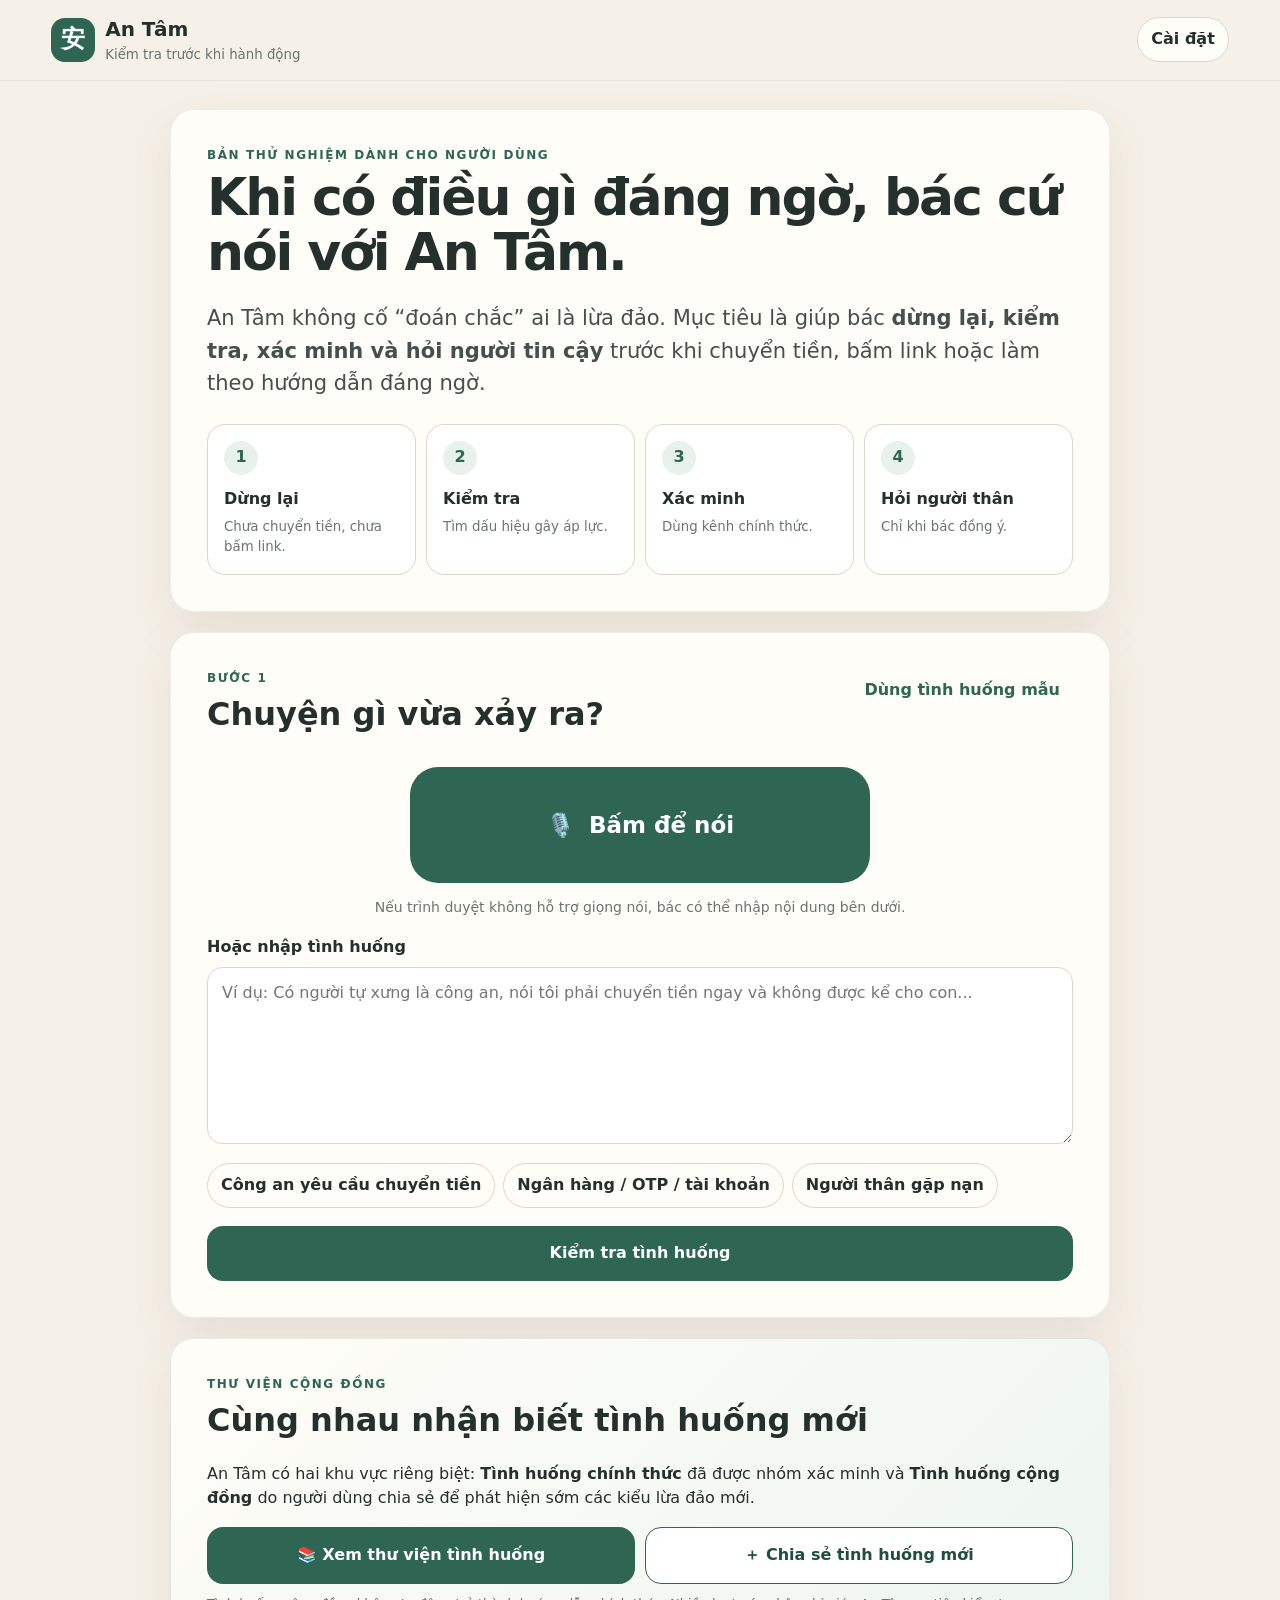
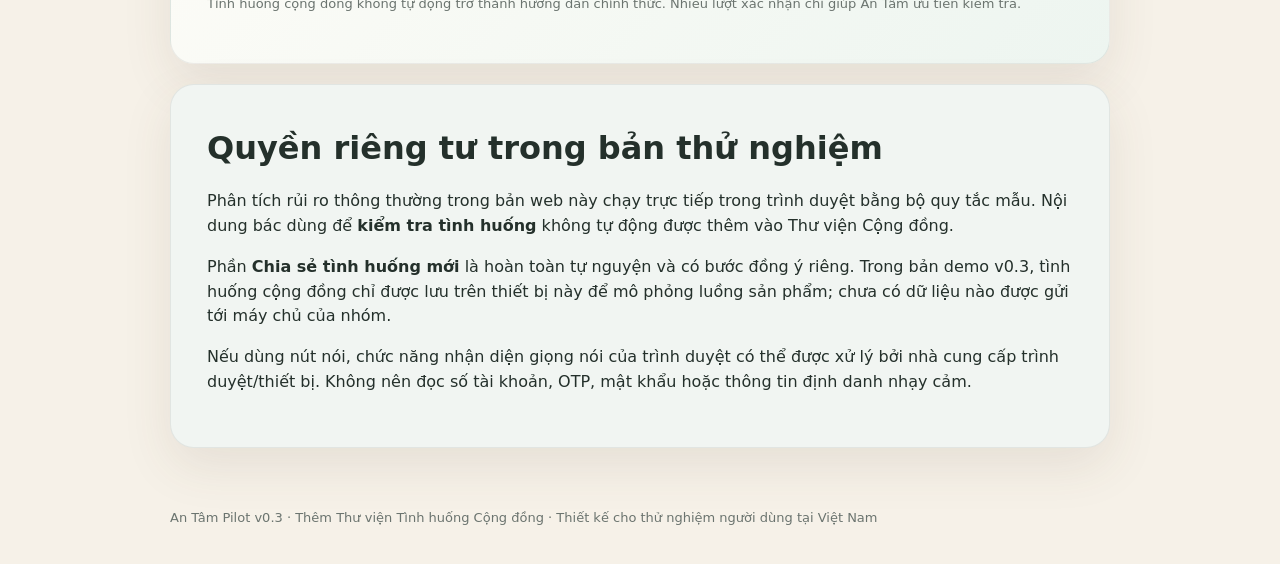
==== index.html @ 5b80993d "Initial static site" ====
<!doctype html>
<html lang="vi">
<head>
  <meta charset="utf-8">
  <meta name="viewport" content="width=device-width,initial-scale=1">
  <meta name="theme-color" content="#f6f1e8">
  <title>An Tâm | Kiểm tra trước khi hành động</title>
  
  <style>
:root{--bg:#f6f1e8;--paper:#fffdf8;--ink:#24302b;--muted:#6b746f;--line:#ded6c8;--green:#2e6653;--green2:#214d3e;--soft:#e8f1ec;--warn:#fff0d8;--danger:#fde7e7;--ok:#e7f3ec}
*{box-sizing:border-box}body{margin:0;background:var(--bg);color:var(--ink);font-family:Inter,system-ui,-apple-system,"Segoe UI",sans-serif;line-height:1.55}button,input,textarea,select{font:inherit}.topbar{position:sticky;top:0;z-index:10;display:flex;justify-content:space-between;align-items:center;padding:14px max(18px,4vw);background:rgba(246,241,232,.94);backdrop-filter:blur(12px);border-bottom:1px solid #0001}.brandwrap{display:flex;align-items:center;gap:10px}.mark{width:44px;height:44px;border-radius:14px;display:grid;place-items:center;background:var(--green);color:white;font-size:24px;font-weight:900}.brand{display:block;font-size:20px}.brandwrap small{display:block;color:var(--muted)}.shell{width:min(940px,calc(100% - 28px));margin:28px auto 60px;display:grid;gap:20px}.card{background:var(--paper);border:1px solid #0001;border-radius:24px;padding:clamp(20px,4vw,36px);box-shadow:0 18px 50px #5b49351a}.hero h1{font-size:clamp(32px,6vw,52px);line-height:1.07;margin:.35rem 0 1rem;letter-spacing:-.04em}.hero p{font-size:clamp(17px,2.2vw,21px);color:#44504b}.eyebrow{font-size:12px;font-weight:900;letter-spacing:.13em;color:var(--green)}.steps{display:grid;grid-template-columns:repeat(4,1fr);gap:10px;margin-top:24px}.steps>div{border:1px solid var(--line);border-radius:18px;padding:16px;background:#fff}.steps span{display:grid;place-items:center;width:34px;height:34px;border-radius:50%;background:var(--soft);color:var(--green);font-weight:900;margin-bottom:12px}.steps b,.steps small{display:block}.steps small{color:var(--muted);margin-top:5px}.sectionhead{display:flex;justify-content:space-between;align-items:flex-start;gap:12px}h2{font-size:clamp(24px,3vw,32px);margin:.15rem 0 1rem}h3{margin-top:0}.mic{width:min(100%,460px);margin:12px auto 5px;min-height:116px;display:flex;justify-content:center;align-items:center;gap:14px;border:0;border-radius:28px;background:var(--green);color:white;font-size:23px}.mic.listening{background:#9b2f2f;animation:pulse 1.2s infinite}@keyframes pulse{50%{transform:scale(1.02)}}.hint{color:var(--muted);font-size:14px}.center{text-align:center}label{display:block;font-weight:750;margin:16px 0 7px}textarea,input,select{width:100%;border:1px solid var(--line);border-radius:15px;padding:13px 14px;background:white;color:var(--ink)}textarea:focus,input:focus,select:focus{outline:3px solid #2e66531a;border-color:var(--green)}.chips{display:flex;flex-wrap:wrap;gap:8px;margin:12px 0 18px}.chip,.ghost,.linkbtn{border:1px solid var(--line);border-radius:999px;background:#fffdf8;color:var(--ink);padding:9px 13px;font-weight:750}.linkbtn{border:0;color:var(--green);background:transparent}.primary{width:100%;border:0;border-radius:16px;background:var(--green);color:white;padding:15px 18px;font-weight:900}.primary:hover,.mic:hover{background:var(--green2)}.hidden{display:none!important}.risk{display:flex;justify-content:space-between;align-items:center;gap:12px;border-radius:18px;padding:18px 20px;background:var(--warn);border:1px solid #e8d0a9}.risk.high{background:var(--danger);border-color:#ebb9b9}.risk.low{background:var(--ok);border-color:#b9ddc8}.risk small{display:block;font-size:11px;color:var(--muted);font-weight:900;letter-spacing:.12em}.risk strong{display:block;font-size:27px}.risk>b{font-size:28px}.resultgrid{display:grid;grid-template-columns:1fr 1fr;gap:18px;margin-top:18px}.resultgrid>div{border:1px solid var(--line);border-radius:18px;padding:18px;background:#fff}.mainaction{font-size:18px;font-weight:750;border-left:4px solid var(--green);padding-left:14px}.actions{display:grid;grid-template-columns:1fr 1fr 1fr;gap:10px;margin-top:18px}.action{display:flex;align-items:center;justify-content:center;text-align:center;min-height:64px;border:1px solid var(--line);border-radius:16px;background:#fff;color:var(--ink);text-decoration:none;font-weight:850;padding:12px}.action:hover{background:var(--soft);border-color:var(--green)}.note{margin-top:18px;background:#f2eee6;border-radius:15px;padding:15px 17px}.feedback{display:grid;grid-template-columns:1fr 1fr;gap:12px}.pilotactions{display:grid;grid-template-columns:1fr auto;gap:10px;margin-top:14px}.privacy{background:#f1f5f2}dialog{width:min(600px,calc(100% - 24px));border:0;border-radius:22px;padding:0;box-shadow:0 30px 80px #0004}dialog::backdrop{background:#1b231f73;backdrop-filter:blur(3px)}.dialog{padding:28px}.toggle{display:flex;gap:10px;align-items:center;margin:18px 0}.toggle input{width:auto}footer{width:min(940px,calc(100% - 28px));margin:0 auto 36px;color:var(--muted);font-size:13px}.community-entry{background:linear-gradient(135deg,#fffdf8,#edf5f0)}.community-buttons{display:grid;grid-template-columns:1fr 1fr;gap:10px}.secondarybtn{width:100%;border:1px solid var(--green);border-radius:16px;background:white;color:var(--green2);padding:15px 18px;font-weight:900}.tabs{display:flex;gap:8px;flex-wrap:wrap;margin:14px 0 18px}.tabbtn{border:1px solid var(--line);border-radius:999px;background:white;padding:10px 14px;font-weight:850;color:var(--ink)}.tabbtn.active{background:var(--green);color:white;border-color:var(--green)}.case-grid{display:grid;grid-template-columns:1fr 1fr;gap:14px}.case-card{border:1px solid var(--line);border-radius:18px;padding:18px;background:white}.case-card h3{margin:10px 0 8px}.badge{display:inline-flex;align-items:center;gap:6px;border-radius:999px;padding:6px 10px;font-size:11px;font-weight:900;letter-spacing:.03em}.badge.official{background:var(--ok);color:#1f6545}.badge.community{background:var(--warn);color:#7b5312}.badge.trending{background:#fff0e8;color:#9b431c}.badge.review{background:#edf0ff;color:#4052a1}.case-meta{font-size:13px;color:var(--muted);margin:8px 0 12px}.case-actions{display:grid;gap:8px;margin-top:12px}.case-actions button{width:100%;border:1px solid var(--line);border-radius:13px;background:#fff;padding:11px 12px;font-weight:800;color:var(--ink)}.case-actions button.primary-mini{background:var(--soft);border-color:#c9ded2;color:var(--green2)}.community-warning{background:var(--warn);border:1px solid #ead1a8;border-radius:15px;padding:13px 15px;font-size:14px}.formgrid{display:grid;grid-template-columns:1fr 1fr;gap:12px}.draft{margin-top:16px;border:1px solid #c9ded2;background:#f6fbf8;border-radius:18px;padding:18px}.checkbox-line{display:flex;align-items:flex-start;gap:10px;font-weight:650}.checkbox-line input{width:auto;margin-top:5px}.statusline{padding:12px 14px;border-radius:14px;background:var(--soft);font-weight:750;margin-top:12px}.tinybtn{border:0;background:transparent;color:var(--green);font-weight:800;padding:6px 0;text-decoration:underline}.library-note{font-size:13px;color:var(--muted);margin-top:10px}
@media(max-width:760px){.steps{grid-template-columns:1fr 1fr}.resultgrid,.feedback,.actions,.pilotactions,.community-buttons,.case-grid,.formgrid{grid-template-columns:1fr}.brandwrap small{display:none}}
@media(max-width:470px){.steps{grid-template-columns:1fr}.card{padding:20px;border-radius:20px}.hero h1{font-size:34px}}
</style>
</head>
<body>
<header class="topbar">
  <div class="brandwrap"><div class="mark">安</div><div><b class="brand">An Tâm</b><small>Kiểm tra trước khi hành động</small></div></div>
  <button id="openSettings" class="ghost">Cài đặt</button>
</header>

<main class="shell">
  <section class="card hero">
    <div class="eyebrow">BẢN THỬ NGHIỆM DÀNH CHO NGƯỜI DÙNG</div>
    <h1>Khi có điều gì đáng ngờ, bác cứ nói với An Tâm.</h1>
    <p>An Tâm không cố “đoán chắc” ai là lừa đảo. Mục tiêu là giúp bác <b>dừng lại, kiểm tra, xác minh và hỏi người tin cậy</b> trước khi chuyển tiền, bấm link hoặc làm theo hướng dẫn đáng ngờ.</p>
    <div class="steps">
      <div><span>1</span><b>Dừng lại</b><small>Chưa chuyển tiền, chưa bấm link.</small></div>
      <div><span>2</span><b>Kiểm tra</b><small>Tìm dấu hiệu gây áp lực.</small></div>
      <div><span>3</span><b>Xác minh</b><small>Dùng kênh chính thức.</small></div>
      <div><span>4</span><b>Hỏi người thân</b><small>Chỉ khi bác đồng ý.</small></div>
    </div>
  </section>

  <section class="card" id="inputCard">
    <div class="sectionhead"><div><div class="eyebrow">BƯỚC 1</div><h2>Chuyện gì vừa xảy ra?</h2></div><button id="fillDemo" class="linkbtn">Dùng tình huống mẫu</button></div>
    <button id="micButton" class="mic"><span>🎙️</span><b id="micText">Bấm để nói</b></button>
    <p id="speechStatus" class="hint center">Nếu trình duyệt không hỗ trợ giọng nói, bác có thể nhập nội dung bên dưới.</p>
    <label for="story">Hoặc nhập tình huống</label>
    <textarea id="story" rows="6" placeholder="Ví dụ: Có người tự xưng là công an, nói tôi phải chuyển tiền ngay và không được kể cho con..."></textarea>
    <div class="chips">
      <button class="chip" data-demo="police">Công an yêu cầu chuyển tiền</button>
      <button class="chip" data-demo="bank">Ngân hàng / OTP / tài khoản</button>
      <button class="chip" data-demo="family">Người thân gặp nạn</button>
    </div>
    <button id="analyzeButton" class="primary">Kiểm tra tình huống</button>
  </section>

  <section class="card community-entry" id="libraryEntry">
    <div class="eyebrow">THƯ VIỆN CỘNG ĐỒNG</div>
    <h2>Cùng nhau nhận biết tình huống mới</h2>
    <p>An Tâm có hai khu vực riêng biệt: <b>Tình huống chính thức</b> đã được nhóm xác minh và <b>Tình huống cộng đồng</b> do người dùng chia sẻ để phát hiện sớm các kiểu lừa đảo mới.</p>
    <div class="community-buttons">
      <button id="openLibrary" class="primary">📚 Xem thư viện tình huống</button>
      <button id="openSubmit" class="secondarybtn">＋ Chia sẻ tình huống mới</button>
    </div>
    <p class="library-note">Tình huống cộng đồng không tự động trở thành hướng dẫn chính thức. Nhiều lượt xác nhận chỉ giúp An Tâm ưu tiên kiểm tra.</p>
  </section>

  <section class="card hidden" id="libraryCard">
    <div class="sectionhead"><div><div class="eyebrow">THƯ VIỆN TÌNH HUỐNG</div><h2>Chính thức & cộng đồng</h2></div><button id="closeLibrary" class="ghost">Đóng</button></div>
    <div class="tabs">
      <button class="tabbtn active" data-tab="officialCases">✓ Chính thức</button>
      <button class="tabbtn" data-tab="communityCases">👥 Cộng đồng</button>
    </div>
    <div id="officialCases" class="case-grid"></div>
    <div id="communityCases" class="case-grid hidden"></div>
    <div class="community-warning"><b>Phân biệt rõ:</b> Nội dung ở tab Cộng đồng có thể hữu ích để nhận biết xu hướng mới nhưng chưa phải hướng dẫn chính thức từ An Tâm cho đến khi được rà soát và gắn trạng thái xác minh.</div>
  </section>

  <section class="card hidden" id="submitCard">
    <div class="sectionhead"><div><div class="eyebrow">CHIA SẺ TÌNH HUỐNG MỚI</div><h2>Bác vừa gặp chuyện gì?</h2></div><button id="closeSubmit" class="ghost">Đóng</button></div>
    <p class="hint">Bác có thể kể lại tình huống. An Tâm sẽ giúp biến mô tả thành một mẫu dễ hiểu; bác không cần tự viết theo cấu trúc.</p>
    <button id="submitMic" class="mic" type="button"><span>🎙️</span><b id="submitMicText">Bấm để kể lại</b></button>
    <label for="newCaseStory">Hoặc mô tả bằng chữ</label>
    <textarea id="newCaseStory" rows="4" placeholder="Ví dụ: Có người gọi tự xưng là điện lực và gửi mã QR, nói phải đóng tiền ngay nếu không sẽ bị cắt điện..."></textarea>
    <div class="formgrid">
      <label>1. Ai đã liên hệ với bác?
        <input id="newCaseContact" placeholder="Ví dụ: điện lực, ngân hàng, người lạ...">
      </label>
      <label>2. Họ yêu cầu bác làm gì?
        <input id="newCaseRequest" placeholder="Ví dụ: chuyển tiền, quét QR, đọc OTP...">
      </label>
    </div>
    <label>3. Điều gì khiến bác thấy đáng ngờ?
      <textarea id="newCaseSuspicion" rows="3" placeholder="Ví dụ: họ thúc giục, đe dọa, yêu cầu giữ bí mật..."></textarea>
    </label>
    <button id="buildDraft" class="primary" type="button">Tạo bản nháp tình huống</button>

    <div id="caseDraft" class="draft hidden">
      <div class="eyebrow">BẢN NHÁP DO AN TÂM TẠO</div>
      <h3 id="draftTitle">Tình huống mới</h3>
      <p><b>Tóm tắt:</b> <span id="draftSummary"></span></p>
      <p><b>Dấu hiệu:</b></p><ul id="draftSignals"></ul>
      <p><b>Nhóm đề xuất:</b> <span id="draftCategory"></span></p>
      <div class="community-warning"><b>Quyền riêng tư:</b> Không gửi OTP, mật khẩu, số tài khoản, CCCD, địa chỉ, số điện thoại cá nhân hoặc tên đầy đủ của nạn nhân. Trong sản phẩm thật, An Tâm sẽ kiểm tra và ẩn dữ liệu cá nhân trước khi công khai.</div>
      <label class="checkbox-line"><input id="shareConsent" type="checkbox"> <span>Tôi đồng ý chia sẻ tình huống này vào Thư viện Cộng đồng sau khi đã loại bỏ thông tin cá nhân.</span></label>
      <button id="submitCommunityCase" class="primary" type="button">Gửi vào Thư viện Cộng đồng</button>
      <p id="communitySubmitStatus" class="hint"></p>
    </div>
  </section>

  <section class="card hidden" id="resultCard" aria-live="polite">
    <div class="sectionhead"><div><div class="eyebrow">BƯỚC 2</div><h2>Kết quả kiểm tra</h2></div><button id="readResult" class="ghost">🔊 Đọc kết quả</button></div>
    <div class="risk" id="riskBanner"><div><small>MỨC ĐỘ</small><strong id="riskLevel">Cần kiểm tra</strong></div><b id="riskScore">0/5</b></div>
    <div class="resultgrid">
      <div><h3>An Tâm nhận thấy</h3><ul id="signalsList"></ul></div>
      <div><h3>Việc an toàn nhất lúc này</h3><p id="mainAction" class="mainaction"></p></div>
    </div>
    <div class="actions">
      <a id="trustedCall" class="action" href="#">📞 Gọi người thân tin cậy</a>
      <button id="officialCheck" class="action">🏛️ Xác minh qua số chính thức</button>
      <button id="restart" class="action">↻ Kiểm tra tình huống khác</button>
    </div>
    <div class="note"><b>Lưu ý:</b> An Tâm là công cụ hỗ trợ ra quyết định trong giai đoạn thử nghiệm. Không chuyển tiền, cung cấp OTP/mật khẩu, cài ứng dụng lạ hoặc cho người khác điều khiển thiết bị chỉ dựa trên một cuộc gọi hay tin nhắn.</div>
  </section>

  <section class="card hidden" id="pilotCard">
    <div class="eyebrow">DÀNH CHO THỬ NGHIỆM</div>
    <h2>Phản hồi nhanh</h2>
    <p class="hint">Nội dung tình huống không được lưu vào dữ liệu pilot.</p>
    <div class="feedback">
      <label>Bác có hiểu cảnh báo không?
        <select id="understood"><option value="">Chọn</option><option value="5">Hiểu rất rõ</option><option value="4">Khá rõ</option><option value="3">Tạm hiểu</option><option value="2">Hơi khó hiểu</option><option value="1">Không hiểu</option></select>
      </label>
      <label>Cách nhập nào dễ hơn?
        <select id="inputPreference"><option value="">Chọn</option><option value="voice">Nói</option><option value="typing">Gõ chữ</option><option value="same">Như nhau</option></select>
      </label>
      <label>Sau cảnh báo, bác sẽ làm gì?
        <select id="chosenAction"><option value="">Chọn</option><option value="pause">Dừng lại, chưa làm gì</option><option value="official">Gọi số chính thức</option><option value="family">Gọi người thân</option><option value="continue">Vẫn tiếp tục theo yêu cầu</option></select>
      </label>
      <label>Bác có muốn dùng An Tâm lần sau?
        <select id="reuse"><option value="">Chọn</option><option value="yes">Có</option><option value="maybe">Có thể</option><option value="no">Không</option></select>
      </label>
    </div>
    <label for="feedbackNote">Góp ý ngắn (không bắt buộc)</label>
    <textarea id="feedbackNote" rows="3" placeholder="Ví dụ: Chữ to hơn, ít nút hơn, muốn nghe giọng chậm hơn..."></textarea>
    <div class="pilotactions"><button id="saveFeedback" class="primary">Lưu phản hồi</button><button id="exportCsv" class="ghost">Xuất dữ liệu CSV</button></div>
    <p id="saveStatus" class="hint"></p>
  </section>

  <section class="card privacy">
    <h2>Quyền riêng tư trong bản thử nghiệm</h2>
    <p>Phân tích rủi ro thông thường trong bản web này chạy trực tiếp trong trình duyệt bằng bộ quy tắc mẫu. Nội dung bác dùng để <b>kiểm tra tình huống</b> không tự động được thêm vào Thư viện Cộng đồng.</p>
    <p>Phần <b>Chia sẻ tình huống mới</b> là hoàn toàn tự nguyện và có bước đồng ý riêng. Trong bản demo v0.3, tình huống cộng đồng chỉ được lưu trên thiết bị này để mô phỏng luồng sản phẩm; chưa có dữ liệu nào được gửi tới máy chủ của nhóm.</p>
    <p>Nếu dùng nút nói, chức năng nhận diện giọng nói của trình duyệt có thể được xử lý bởi nhà cung cấp trình duyệt/thiết bị. Không nên đọc số tài khoản, OTP, mật khẩu hoặc thông tin định danh nhạy cảm.</p>
  </section>
</main>

<dialog id="settingsDialog">
<form method="dialog" class="dialog">
  <div class="sectionhead"><div><div class="eyebrow">CÀI ĐẶT PILOT</div><h2>Người thân tin cậy</h2></div><button class="ghost" value="cancel">Đóng</button></div>
  <label for="contactName">Tên người thân</label><input id="contactName" placeholder="Ví dụ: Con gái - Lan">
  <label for="contactPhone">Số điện thoại</label><input id="contactPhone" type="tel" placeholder="0901234567">
  <label class="toggle"><input id="slowSpeech" type="checkbox" checked> Đọc kết quả chậm hơn</label>
  <button id="saveSettings" class="primary" type="button">Lưu cài đặt</button>
</form>
</dialog>

<dialog id="officialDialog">
<form method="dialog" class="dialog">
  <div class="sectionhead"><div><div class="eyebrow">BƯỚC 3</div><h2>Xác minh qua kênh chính thức</h2></div><button class="ghost" value="cancel">Đóng</button></div>
  <p>Không gọi lại số vừa liên hệ với bác. Hãy tự tìm số chính thức từ nguồn đáng tin cậy:</p>
  <ul><li>Mặt sau thẻ ngân hàng hoặc ứng dụng ngân hàng chính thức.</li><li>Website chính thức của cơ quan/tổ chức.</li><li>Số điện thoại đã lưu từ trước.</li></ul>
  <div class="note">Nếu người gọi yêu cầu giữ bí mật, chuyển tiền gấp, cung cấp OTP hoặc cài ứng dụng lạ, hãy dừng giao dịch cho đến khi xác minh độc lập.</div>
</form>
</dialog>

<footer>An Tâm Pilot v0.3 · Thêm Thư viện Tình huống Cộng đồng · Thiết kế cho thử nghiệm người dùng tại Việt Nam</footer>
<script>
const $=id=>document.getElementById(id);
const story=$("story"), micButton=$("micButton"), micText=$("micText"), speechStatus=$("speechStatus");
const resultCard=$("resultCard"), pilotCard=$("pilotCard"), riskBanner=$("riskBanner"), riskLevel=$("riskLevel"), riskScore=$("riskScore"), signalsList=$("signalsList"), mainAction=$("mainAction");
const settingsDialog=$("settingsDialog"), officialDialog=$("officialDialog"), trustedCall=$("trustedCall");
const libraryCard=$("libraryCard"), submitCard=$("submitCard"), officialCases=$("officialCases"), communityCases=$("communityCases");
const newCaseStory=$("newCaseStory"), newCaseContact=$("newCaseContact"), newCaseRequest=$("newCaseRequest"), newCaseSuspicion=$("newCaseSuspicion");

const demos={
police:"Có người gọi cho tôi tự xưng là công an. Họ nói tôi liên quan đến một vụ án, phải chuyển tiền ngay để kiểm tra và không được nói với con cái.",
bank:"Có người tự xưng là nhân viên ngân hàng nói tài khoản của tôi sắp bị khóa. Họ yêu cầu tôi đọc mã OTP và bấm vào một đường link để xác minh.",
family:"Có người gọi nói con tôi đang gặp tai nạn và cần chuyển tiền viện phí ngay. Họ nói phải giữ bí mật vì tình hình rất khẩn cấp."
};

const rules=[
{id:"urgency",label:"Có dấu hiệu thúc ép hoặc yêu cầu hành động gấp",words:["ngay","khẩn cấp","gấp","lập tức","trong 5 phút","trong 10 phút","sắp bị khóa"]},
{id:"secrecy",label:"Có yêu cầu giữ bí mật hoặc không nói với người thân",words:["không được nói","đừng nói","giữ bí mật","không kể","không báo cho"]},
{id:"authority",label:"Người liên hệ tự xưng là cơ quan có thẩm quyền hoặc tổ chức lớn",words:["công an","cảnh sát","tòa án","toà án","viện kiểm sát","ngân hàng","bộ công an","điện lực","thuế","bảo hiểm"]},
{id:"payment",label:"Có yêu cầu chuyển tiền, cung cấp mã xác thực hoặc thông tin tài chính",words:["chuyển tiền","chuyển khoản","otp","mã xác thực","mật khẩu","số tài khoản","mã pin","quét qr","thanh toán"]},
{id:"linkapp",label:"Có yêu cầu bấm link, cài ứng dụng hoặc cho phép truy cập thiết bị",words:["bấm link","đường link","link","cài ứng dụng","cài app","tải ứng dụng","apk","điều khiển điện thoại","chia sẻ màn hình"]},
{id:"family",label:"Có tình huống người thân gặp nạn được dùng để tạo áp lực",words:["tai nạn","cấp cứu","bệnh viện","bắt cóc","con tôi","cháu tôi","người nhà"]}
];

function scenario(t){
t=t.toLowerCase();
if(["công an","cảnh sát","tòa án","toà án","viện kiểm sát"].some(w=>t.includes(w)))return"Mạo danh cơ quan nhà nước";
if(["ngân hàng","otp","tài khoản","chuyển khoản"].some(w=>t.includes(w)))return"Ngân hàng / thanh toán đáng ngờ";
if(["tai nạn","bệnh viện","cấp cứu","con tôi","cháu tôi"].some(w=>t.includes(w)))return"Khẩn cấp liên quan người thân";
return"Tình huống đáng ngờ khác";
}

function analyze(text){
const t=text.toLowerCase(), hits=rules.filter(r=>r.words.some(w=>t.includes(w)));
const score=Math.min(5,hits.length);
let level="Cần kiểm tra",cls="medium";
if(score>=3){level="Rủi ro cao";cls="high"}else if(score<=1){level="Chưa đủ dấu hiệu";cls="low"}
let action="Chưa làm theo yêu cầu. Hãy xác minh bằng một kênh độc lập trước khi tiếp tục.";
if(score>=3)action="Dừng lại ngay. Chưa chuyển tiền, chưa cung cấp OTP/mật khẩu, chưa cài ứng dụng. Hãy gọi lại bằng số chính thức hoặc liên hệ người thân tin cậy.";
else if(score===2)action="Tạm dừng và kiểm tra lại. Không dùng số điện thoại hoặc đường link do người lạ vừa cung cấp để xác minh.";
return{hits,score,level,cls,scenario:scenario(text),action};
}

function showResult(r){
resultCard.classList.remove("hidden");pilotCard.classList.remove("hidden");
riskBanner.classList.remove("high","low");if(r.cls==="high")riskBanner.classList.add("high");if(r.cls==="low")riskBanner.classList.add("low");
riskLevel.textContent=r.level;riskScore.textContent=`${r.score}/5`;signalsList.innerHTML="";
let li=document.createElement("li");li.innerHTML=`<b>Nhóm tình huống:</b> ${r.scenario}`;signalsList.appendChild(li);
if(!r.hits.length){li=document.createElement("li");li.textContent="Chưa phát hiện đủ dấu hiệu bằng bộ quy tắc mẫu. Điều này không có nghĩa là tình huống chắc chắn an toàn.";signalsList.appendChild(li)}
else r.hits.forEach(h=>{li=document.createElement("li");li.textContent=h.label;signalsList.appendChild(li)});
mainAction.textContent=r.action;resultCard.dataset.scenario=r.scenario;resultCard.dataset.score=r.score;resultCard.dataset.level=r.level;
updateTrusted();setTimeout(()=>resultCard.scrollIntoView({behavior:"smooth"}),100);
}

$("analyzeButton").onclick=()=>{const t=story.value.trim();if(!t){story.focus();return}showResult(analyze(t))};
document.querySelectorAll(".chip").forEach(b=>b.onclick=()=>story.value=demos[b.dataset.demo]);
$("fillDemo").onclick=()=>story.value=demos.police;
$("restart").onclick=()=>{story.value="";resultCard.classList.add("hidden");pilotCard.classList.add("hidden");$("inputCard").scrollIntoView({behavior:"smooth"});story.focus()};
$("officialCheck").onclick=()=>officialDialog.showModal();

function updateTrusted(){
const name=localStorage.getItem("antam_contact_name")||"người thân tin cậy";
const phone=localStorage.getItem("antam_contact_phone")||"";
trustedCall.textContent=`📞 Gọi ${name}`;
trustedCall.href=phone?`tel:${phone.replace(/\s+/g,"")}`:"#";
}
trustedCall.onclick=e=>{if(!localStorage.getItem("antam_contact_phone")){e.preventDefault();settingsDialog.showModal()}};
$("openSettings").onclick=()=>{
$("contactName").value=localStorage.getItem("antam_contact_name")||"";
$("contactPhone").value=localStorage.getItem("antam_contact_phone")||"";
$("slowSpeech").checked=localStorage.getItem("antam_slow_speech")!=="false";
settingsDialog.showModal();
};
$("saveSettings").onclick=()=>{
localStorage.setItem("antam_contact_name",$("contactName").value.trim());
localStorage.setItem("antam_contact_phone",$("contactPhone").value.trim());
localStorage.setItem("antam_slow_speech",String($("slowSpeech").checked));
updateTrusted();settingsDialog.close();
};

const officialCaseSeed=[
{id:"official-police",title:"Công an yêu cầu chuyển tiền để điều tra",summary:"Người gọi tự xưng là công an/cơ quan nhà nước, yêu cầu chuyển tiền và giữ bí mật.",signals:["Mạo danh cơ quan có thẩm quyền","Yêu cầu chuyển tiền","Yêu cầu giữ bí mật"],action:"Không chuyển tiền. Tự tìm số điện thoại chính thức của cơ quan để xác minh.",uses:12400},
{id:"official-bank",title:"Ngân hàng yêu cầu OTP hoặc bấm đường link",summary:"Người liên hệ nói tài khoản sắp bị khóa và yêu cầu cung cấp OTP hoặc truy cập link lạ.",signals:["Tạo cảm giác khẩn cấp","Yêu cầu OTP/thông tin tài chính","Đường link không xác minh"],action:"Không cung cấp OTP. Mở ứng dụng ngân hàng chính thức hoặc gọi số ở mặt sau thẻ.",uses:8700},
{id:"official-family",title:"Người thân gặp nạn cần chuyển viện phí gấp",summary:"Người gọi tạo tình huống khẩn cấp liên quan người thân và yêu cầu chuyển tiền ngay.",signals:["Kích hoạt cảm xúc sợ hãi","Thúc ép chuyển tiền","Hạn chế thời gian xác minh"],action:"Tạm dừng. Gọi trực tiếp cho người thân hoặc bệnh viện bằng số tự tìm được.",uses:6900}
];
const communitySeed=[
{id:"community-electric",title:"Tự xưng điện lực, gửi QR và dọa cắt điện",summary:"Người gọi tự xưng là điện lực, yêu cầu quét QR và thanh toán ngay để tránh bị cắt điện.",status:"trending",confirmations:126,uses:214,template:"Có người tự xưng là điện lực gửi mã QR, nói tôi phải đóng tiền ngay nếu không sẽ bị cắt điện."},
{id:"community-delivery",title:"Bưu kiện bị giữ, yêu cầu nộp phí qua link",summary:"Tin nhắn nói bưu kiện đang bị giữ và yêu cầu thanh toán phí qua một đường link.",status:"review",confirmations:48,uses:93,template:"Tôi nhận tin nhắn nói bưu kiện bị giữ, phải bấm link và nộp phí ngay."}
];
function storedCommunity(){try{return JSON.parse(localStorage.getItem("antam_community_cases")||"[]")}catch{return[]}}
function saveCommunity(data){localStorage.setItem("antam_community_cases",JSON.stringify(data))}
function fmtCount(n){return n>=1000?(Math.round(n/100)/10)+"K":String(n)}
function officialCard(c){return `<article class="case-card"><span class="badge official">✓ ĐÃ ĐƯỢC AN TÂM XÁC MINH</span><h3>${c.title}</h3><p>${c.summary}</p><p><b>Dấu hiệu thường gặp</b></p><ul>${c.signals.map(s=>`<li>${s}</li>`).join("")}</ul><p class="mainaction">${c.action}</p><div class="case-meta">${fmtCount(c.uses)} lượt sử dụng</div><div class="case-actions"><button class="primary-mini" onclick="useLibraryTemplate('${c.id}')">Dùng tình huống này để kiểm tra</button></div></article>`}
function statusBadge(status){if(status==="trending")return '<span class="badge trending">🔥 NHIỀU NGƯỜI GẶP</span>';if(status==="review")return '<span class="badge review">🔍 AN TÂM ĐANG XÁC MINH</span>';return '<span class="badge community">👥 MỚI TỪ CỘNG ĐỒNG · CHƯA XÁC MINH</span>'}
function communityCard(c){return `<article class="case-card">${statusBadge(c.status)}<h3>${c.title}</h3><p>${c.summary||c.template}</p><div class="case-meta"><b>${c.confirmations||0}</b> người cho biết họ cũng gặp tình huống tương tự · ${c.uses||0} lượt dùng mẫu</div><div class="case-actions"><button class="primary-mini" onclick="confirmCommunity('${c.id}')">Tôi cũng gặp tình huống này</button><button onclick="useCommunityTemplate('${c.id}')">Dùng mẫu này để kiểm tra</button><button class="tinybtn" onclick="reportCommunity('${c.id}')">Báo cáo nội dung</button></div><p class="library-note">Nội dung cộng đồng chưa phải hướng dẫn chính thức từ An Tâm.</p></article>`}
function renderLibrary(){officialCases.innerHTML=officialCaseSeed.map(officialCard).join("");communityCases.innerHTML=[...communitySeed,...storedCommunity()].map(communityCard).join("")}
function showLibrary(tab="officialCases"){libraryCard.classList.remove("hidden");submitCard.classList.add("hidden");document.querySelectorAll(".tabbtn").forEach(b=>b.classList.toggle("active",b.dataset.tab===tab));officialCases.classList.toggle("hidden",tab!=="officialCases");communityCases.classList.toggle("hidden",tab!=="communityCases");renderLibrary();libraryCard.scrollIntoView({behavior:"smooth"})}
$("openLibrary").onclick=()=>showLibrary();$("closeLibrary").onclick=()=>libraryCard.classList.add("hidden");
document.querySelectorAll(".tabbtn").forEach(b=>b.onclick=()=>showLibrary(b.dataset.tab));
$("openSubmit").onclick=()=>{submitCard.classList.remove("hidden");libraryCard.classList.add("hidden");submitCard.scrollIntoView({behavior:"smooth"})};$("closeSubmit").onclick=()=>submitCard.classList.add("hidden");
function useLibraryTemplate(id){const c=officialCaseSeed.find(x=>x.id===id);if(!c)return;story.value=c.summary;$("inputCard").scrollIntoView({behavior:"smooth"});story.focus()}
function allCommunity(){return [...communitySeed,...storedCommunity()]}
function useCommunityTemplate(id){const c=allCommunity().find(x=>x.id===id);if(!c)return;story.value=c.template||c.summary;const stored=storedCommunity();const s=stored.find(x=>x.id===id);if(s){s.uses=(s.uses||0)+1;saveCommunity(stored)}$("inputCard").scrollIntoView({behavior:"smooth"});story.focus()}
function confirmCommunity(id){let seed=communitySeed.find(x=>x.id===id);if(seed){const key="antam_confirm_"+id;let n=Number(localStorage.getItem(key)||0)+1;localStorage.setItem(key,String(n));seed.confirmations+=1;renderLibrary();return}const stored=storedCommunity();const c=stored.find(x=>x.id===id);if(c){c.confirmations=(c.confirmations||0)+1;if(c.confirmations>=5)c.status="trending";saveCommunity(stored);renderLibrary()}}
function reportCommunity(id){alert("Đã ghi nhận báo cáo trong bản demo. Trong sản phẩm thật, nội dung sẽ được đưa vào hàng chờ kiểm duyệt.")}
function draftCase(){const combined=[newCaseStory.value,newCaseContact.value,newCaseRequest.value,newCaseSuspicion.value].filter(Boolean).join(". ").trim();if(!combined){newCaseStory.focus();return}const r=analyze(combined);const title=(newCaseContact.value?`Tự xưng ${newCaseContact.value.trim()}: `:"")+(newCaseRequest.value.trim()||r.scenario);$("draftTitle").textContent=title.slice(0,100);$("draftSummary").textContent=combined;$("draftCategory").textContent=r.scenario;$("draftSignals").innerHTML=(r.hits.length?r.hits.map(h=>h.label):["Chưa đủ dấu hiệu trong bộ quy tắc mẫu — cần cộng đồng và nhóm An Tâm xem xét"]).map(s=>`<li>${s}</li>`).join("");$("caseDraft").classList.remove("hidden");submitCard.dataset.draft=JSON.stringify({title:title.slice(0,100),summary:combined,template:combined,category:r.scenario});$("caseDraft").scrollIntoView({behavior:"smooth"})}
$("buildDraft").onclick=draftCase;
$("submitCommunityCase").onclick=()=>{if(!$("shareConsent").checked){$("communitySubmitStatus").textContent="Vui lòng xác nhận đồng ý chia sẻ sau khi đã loại bỏ thông tin cá nhân.";return}let d={};try{d=JSON.parse(submitCard.dataset.draft||"{}")}catch{}if(!d.summary){$("communitySubmitStatus").textContent="Vui lòng tạo bản nháp trước khi gửi.";return}const data=storedCommunity();data.unshift({id:"user-"+Date.now(),title:d.title||"Tình huống cộng đồng mới",summary:d.summary,template:d.template,status:"new",confirmations:1,uses:0,created:new Date().toISOString()});saveCommunity(data);$("communitySubmitStatus").textContent="Đã thêm vào Thư viện Cộng đồng trên thiết bị này. Tình huống vẫn ở trạng thái chưa xác minh.";$("shareConsent").checked=false;setTimeout(()=>showLibrary("communityCases"),500)};
renderLibrary();

const SR=window.SpeechRecognition||window.webkitSpeechRecognition;let rec=null,listening=false;
if(SR){
rec=new SR();rec.lang="vi-VN";rec.interimResults=true;rec.continuous=false;
rec.onstart=()=>{listening=true;micButton.classList.add("listening");micText.textContent="Đang nghe...";speechStatus.textContent="Bác cứ nói tự nhiên. Không đọc OTP, mật khẩu hoặc số tài khoản."};
rec.onresult=e=>{let f="",i="";for(let x=e.resultIndex;x<e.results.length;x++){const t=e.results[x][0].transcript;e.results[x].isFinal?f+=t:i+=t}story.value=(f||i).trim()};
rec.onerror=e=>speechStatus.textContent=`Không nhận được giọng nói (${e.error}). Bác có thể nhập bằng bàn phím.`;
rec.onend=()=>{listening=false;micButton.classList.remove("listening");micText.textContent="Bấm để nói"};
micButton.onclick=()=>listening?rec.stop():rec.start();
}else{micButton.disabled=true;micButton.style.opacity=".55";micText.textContent="Trình duyệt chưa hỗ trợ";speechStatus.textContent="Vui lòng nhập bằng bàn phím hoặc thử Chrome trên Android."}

if(SR){
const submitRec=new SR();submitRec.lang="vi-VN";submitRec.interimResults=true;submitRec.continuous=false;let submitListening=false;
submitRec.onstart=()=>{submitListening=true;$("submitMic").classList.add("listening");$("submitMicText").textContent="Đang nghe..."};
submitRec.onresult=e=>{let f="",i="";for(let x=e.resultIndex;x<e.results.length;x++){const t=e.results[x][0].transcript;e.results[x].isFinal?f+=t:i+=t}newCaseStory.value=(f||i).trim()};
submitRec.onend=()=>{submitListening=false;$("submitMic").classList.remove("listening");$("submitMicText").textContent="Bấm để kể lại"};
submitRec.onerror=()=>{$("submitMicText").textContent="Không nhận được giọng nói"};
$("submitMic").onclick=()=>submitListening?submitRec.stop():submitRec.start();
}else{$("submitMic").disabled=true;$("submitMic").style.opacity=".55";$("submitMicText").textContent="Trình duyệt chưa hỗ trợ"}

$("readResult").onclick=()=>{
if(!("speechSynthesis"in window)){alert("Trình duyệt này chưa hỗ trợ đọc thành tiếng.");return}
speechSynthesis.cancel();const u=new SpeechSynthesisUtterance(`${riskLevel.textContent}. ${mainAction.textContent}`);u.lang="vi-VN";u.rate=localStorage.getItem("antam_slow_speech")==="false"?1:.82;speechSynthesis.speak(u);
};

function rows(){try{return JSON.parse(localStorage.getItem("antam_pilot_feedback")||"[]")}catch{return[]}}
$("saveFeedback").onclick=()=>{
const vals=["understood","inputPreference","chosenAction","reuse"].map(id=>$(id).value);
if(vals.some(v=>!v)){$("saveStatus").textContent="Vui lòng chọn đủ 4 mục phản hồi chính.";return}
const data=rows();data.push({timestamp:new Date().toISOString(),scenario:resultCard.dataset.scenario||"",risk_score:resultCard.dataset.score||"",risk_level:resultCard.dataset.level||"",understood:vals[0],input_preference:vals[1],chosen_action:vals[2],reuse:vals[3],note:$("feedbackNote").value.trim()});
localStorage.setItem("antam_pilot_feedback",JSON.stringify(data));$("saveStatus").textContent=`Đã lưu phản hồi trên thiết bị này. Tổng số: ${data.length}`;$("feedbackNote").value="";
};
$("exportCsv").onclick=()=>{
const data=rows();if(!data.length){$("saveStatus").textContent="Chưa có phản hồi nào để xuất.";return}
const h=["timestamp","scenario","risk_score","risk_level","understood","input_preference","chosen_action","reuse","note"],esc=v=>`"${String(v??"").replaceAll('"','""')}"`;
const csv=[h.join(","),...data.map(r=>h.map(k=>esc(r[k])).join(","))].join("\n");
const blob=new Blob(["\ufeff"+csv],{type:"text/csv;charset=utf-8"}),url=URL.createObjectURL(blob),a=document.createElement("a");a.href=url;a.download=`an-tam-pilot-feedback-${new Date().toISOString().slice(0,10)}.csv`;a.click();URL.revokeObjectURL(url);
};

updateTrusted();

</script>
</body>
</html>
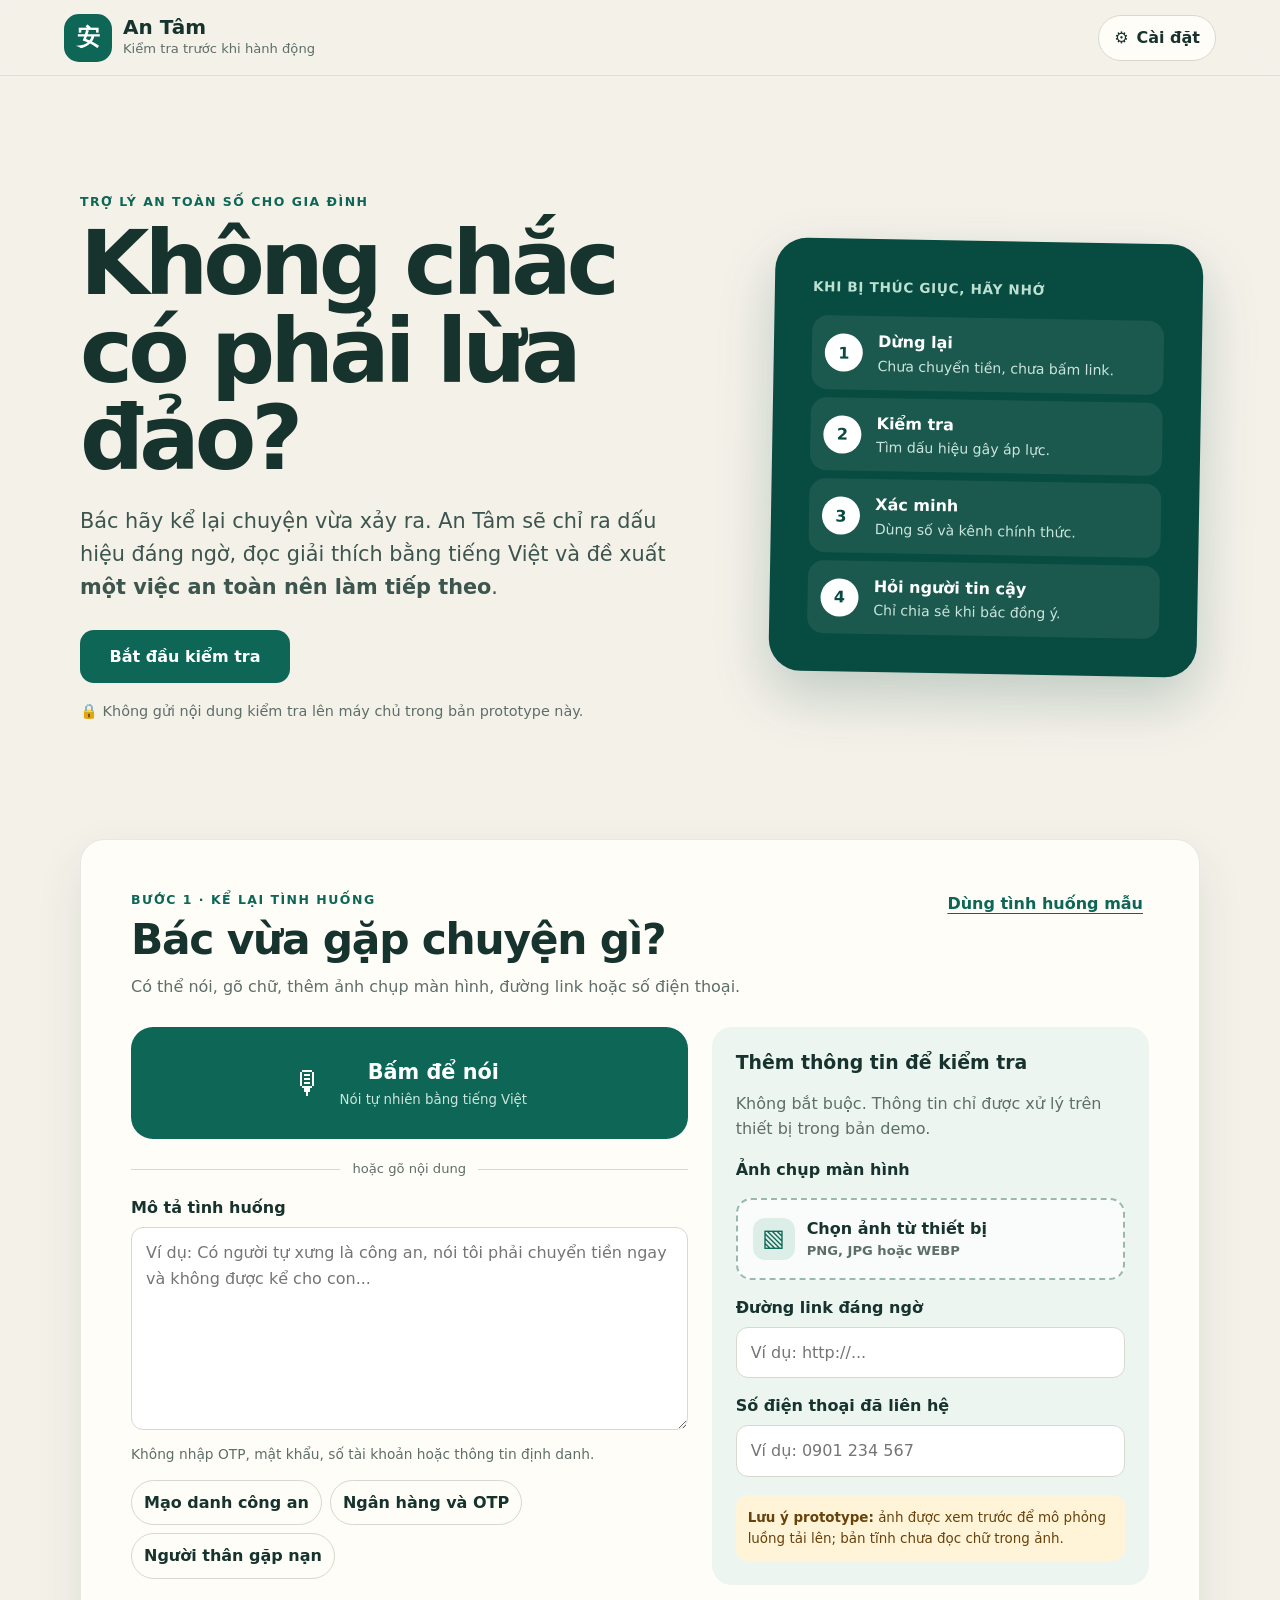
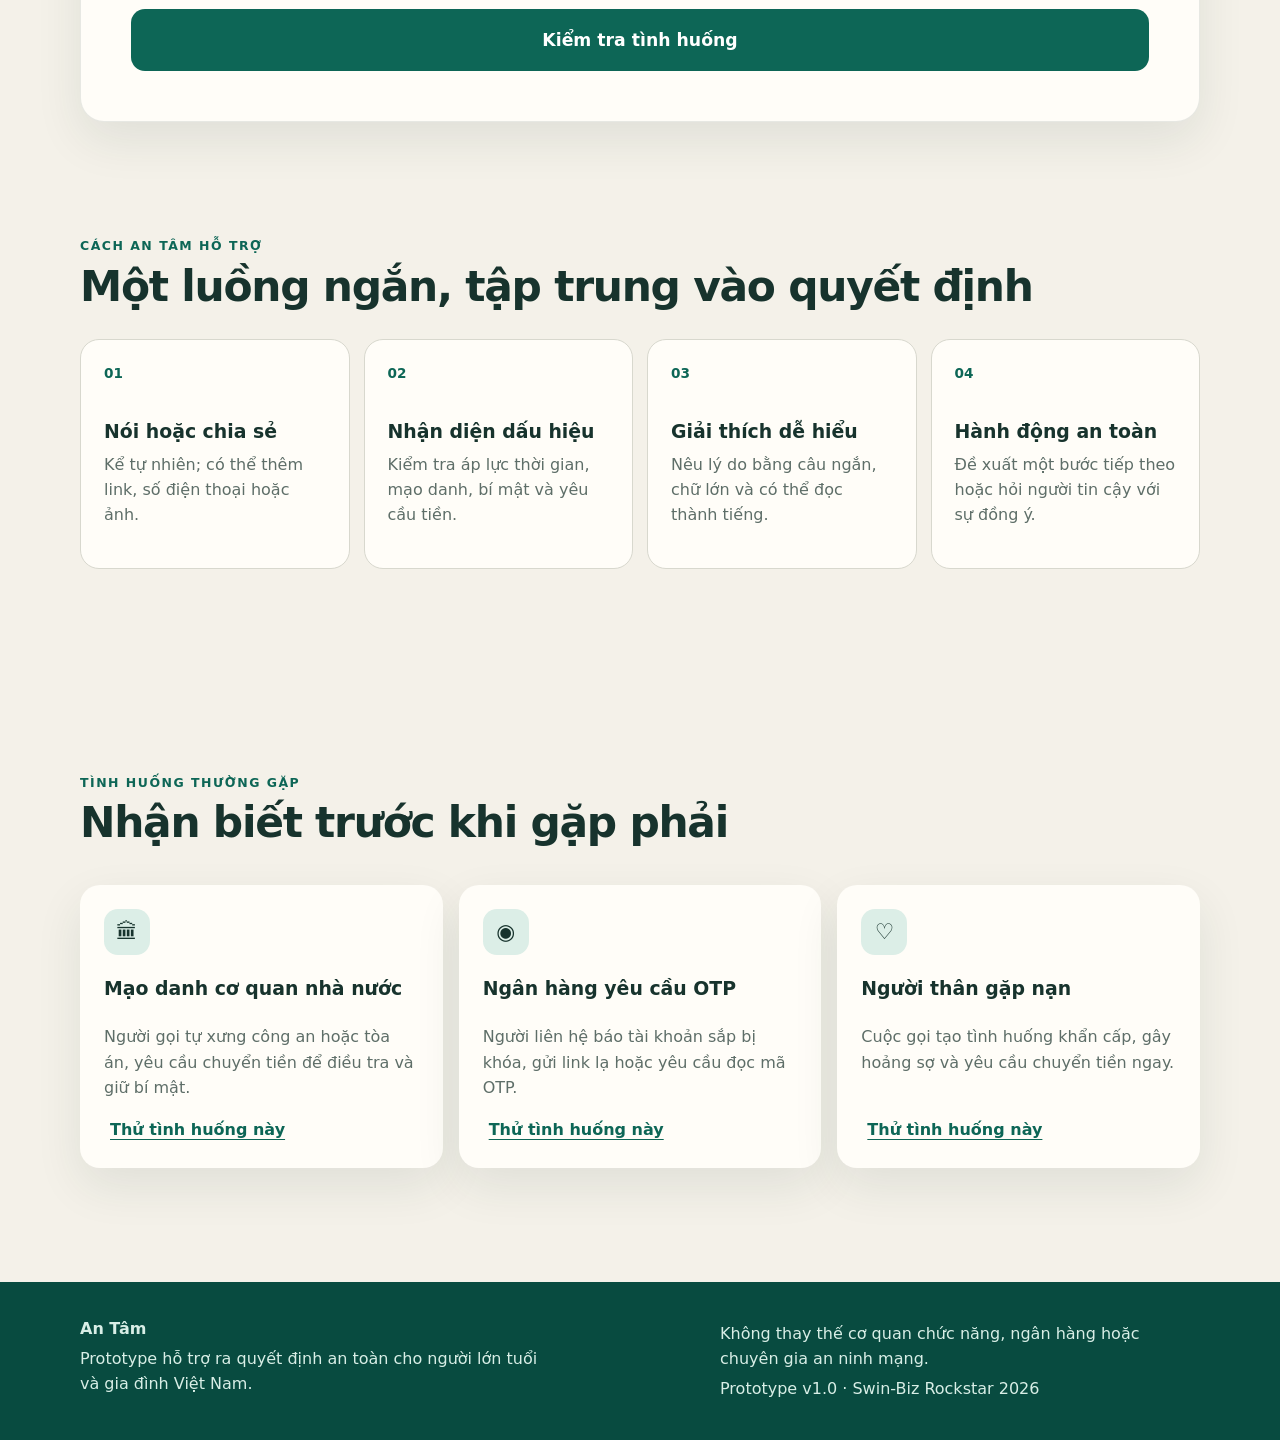
==== commit a17b8220: "Complete An Tam safety prototype and Pages deploy" ====
--- a/index.html
+++ b/index.html
@@ -2,320 +2,195 @@
 <html lang="vi">
 <head>
   <meta charset="utf-8">
-  <meta name="viewport" content="width=device-width,initial-scale=1">
-  <meta name="theme-color" content="#f6f1e8">
+  <meta name="viewport" content="width=device-width, initial-scale=1">
+  <meta name="theme-color" content="#0d5548">
+  <meta name="description" content="An Tâm giúp người lớn tuổi dừng lại, kiểm tra và xác minh tình huống đáng ngờ trước khi hành động.">
   <title>An Tâm | Kiểm tra trước khi hành động</title>
-  
-  <style>
-:root{--bg:#f6f1e8;--paper:#fffdf8;--ink:#24302b;--muted:#6b746f;--line:#ded6c8;--green:#2e6653;--green2:#214d3e;--soft:#e8f1ec;--warn:#fff0d8;--danger:#fde7e7;--ok:#e7f3ec}
-*{box-sizing:border-box}body{margin:0;background:var(--bg);color:var(--ink);font-family:Inter,system-ui,-apple-system,"Segoe UI",sans-serif;line-height:1.55}button,input,textarea,select{font:inherit}.topbar{position:sticky;top:0;z-index:10;display:flex;justify-content:space-between;align-items:center;padding:14px max(18px,4vw);background:rgba(246,241,232,.94);backdrop-filter:blur(12px);border-bottom:1px solid #0001}.brandwrap{display:flex;align-items:center;gap:10px}.mark{width:44px;height:44px;border-radius:14px;display:grid;place-items:center;background:var(--green);color:white;font-size:24px;font-weight:900}.brand{display:block;font-size:20px}.brandwrap small{display:block;color:var(--muted)}.shell{width:min(940px,calc(100% - 28px));margin:28px auto 60px;display:grid;gap:20px}.card{background:var(--paper);border:1px solid #0001;border-radius:24px;padding:clamp(20px,4vw,36px);box-shadow:0 18px 50px #5b49351a}.hero h1{font-size:clamp(32px,6vw,52px);line-height:1.07;margin:.35rem 0 1rem;letter-spacing:-.04em}.hero p{font-size:clamp(17px,2.2vw,21px);color:#44504b}.eyebrow{font-size:12px;font-weight:900;letter-spacing:.13em;color:var(--green)}.steps{display:grid;grid-template-columns:repeat(4,1fr);gap:10px;margin-top:24px}.steps>div{border:1px solid var(--line);border-radius:18px;padding:16px;background:#fff}.steps span{display:grid;place-items:center;width:34px;height:34px;border-radius:50%;background:var(--soft);color:var(--green);font-weight:900;margin-bottom:12px}.steps b,.steps small{display:block}.steps small{color:var(--muted);margin-top:5px}.sectionhead{display:flex;justify-content:space-between;align-items:flex-start;gap:12px}h2{font-size:clamp(24px,3vw,32px);margin:.15rem 0 1rem}h3{margin-top:0}.mic{width:min(100%,460px);margin:12px auto 5px;min-height:116px;display:flex;justify-content:center;align-items:center;gap:14px;border:0;border-radius:28px;background:var(--green);color:white;font-size:23px}.mic.listening{background:#9b2f2f;animation:pulse 1.2s infinite}@keyframes pulse{50%{transform:scale(1.02)}}.hint{color:var(--muted);font-size:14px}.center{text-align:center}label{display:block;font-weight:750;margin:16px 0 7px}textarea,input,select{width:100%;border:1px solid var(--line);border-radius:15px;padding:13px 14px;background:white;color:var(--ink)}textarea:focus,input:focus,select:focus{outline:3px solid #2e66531a;border-color:var(--green)}.chips{display:flex;flex-wrap:wrap;gap:8px;margin:12px 0 18px}.chip,.ghost,.linkbtn{border:1px solid var(--line);border-radius:999px;background:#fffdf8;color:var(--ink);padding:9px 13px;font-weight:750}.linkbtn{border:0;color:var(--green);background:transparent}.primary{width:100%;border:0;border-radius:16px;background:var(--green);color:white;padding:15px 18px;font-weight:900}.primary:hover,.mic:hover{background:var(--green2)}.hidden{display:none!important}.risk{display:flex;justify-content:space-between;align-items:center;gap:12px;border-radius:18px;padding:18px 20px;background:var(--warn);border:1px solid #e8d0a9}.risk.high{background:var(--danger);border-color:#ebb9b9}.risk.low{background:var(--ok);border-color:#b9ddc8}.risk small{display:block;font-size:11px;color:var(--muted);font-weight:900;letter-spacing:.12em}.risk strong{display:block;font-size:27px}.risk>b{font-size:28px}.resultgrid{display:grid;grid-template-columns:1fr 1fr;gap:18px;margin-top:18px}.resultgrid>div{border:1px solid var(--line);border-radius:18px;padding:18px;background:#fff}.mainaction{font-size:18px;font-weight:750;border-left:4px solid var(--green);padding-left:14px}.actions{display:grid;grid-template-columns:1fr 1fr 1fr;gap:10px;margin-top:18px}.action{display:flex;align-items:center;justify-content:center;text-align:center;min-height:64px;border:1px solid var(--line);border-radius:16px;background:#fff;color:var(--ink);text-decoration:none;font-weight:850;padding:12px}.action:hover{background:var(--soft);border-color:var(--green)}.note{margin-top:18px;background:#f2eee6;border-radius:15px;padding:15px 17px}.feedback{display:grid;grid-template-columns:1fr 1fr;gap:12px}.pilotactions{display:grid;grid-template-columns:1fr auto;gap:10px;margin-top:14px}.privacy{background:#f1f5f2}dialog{width:min(600px,calc(100% - 24px));border:0;border-radius:22px;padding:0;box-shadow:0 30px 80px #0004}dialog::backdrop{background:#1b231f73;backdrop-filter:blur(3px)}.dialog{padding:28px}.toggle{display:flex;gap:10px;align-items:center;margin:18px 0}.toggle input{width:auto}footer{width:min(940px,calc(100% - 28px));margin:0 auto 36px;color:var(--muted);font-size:13px}.community-entry{background:linear-gradient(135deg,#fffdf8,#edf5f0)}.community-buttons{display:grid;grid-template-columns:1fr 1fr;gap:10px}.secondarybtn{width:100%;border:1px solid var(--green);border-radius:16px;background:white;color:var(--green2);padding:15px 18px;font-weight:900}.tabs{display:flex;gap:8px;flex-wrap:wrap;margin:14px 0 18px}.tabbtn{border:1px solid var(--line);border-radius:999px;background:white;padding:10px 14px;font-weight:850;color:var(--ink)}.tabbtn.active{background:var(--green);color:white;border-color:var(--green)}.case-grid{display:grid;grid-template-columns:1fr 1fr;gap:14px}.case-card{border:1px solid var(--line);border-radius:18px;padding:18px;background:white}.case-card h3{margin:10px 0 8px}.badge{display:inline-flex;align-items:center;gap:6px;border-radius:999px;padding:6px 10px;font-size:11px;font-weight:900;letter-spacing:.03em}.badge.official{background:var(--ok);color:#1f6545}.badge.community{background:var(--warn);color:#7b5312}.badge.trending{background:#fff0e8;color:#9b431c}.badge.review{background:#edf0ff;color:#4052a1}.case-meta{font-size:13px;color:var(--muted);margin:8px 0 12px}.case-actions{display:grid;gap:8px;margin-top:12px}.case-actions button{width:100%;border:1px solid var(--line);border-radius:13px;background:#fff;padding:11px 12px;font-weight:800;color:var(--ink)}.case-actions button.primary-mini{background:var(--soft);border-color:#c9ded2;color:var(--green2)}.community-warning{background:var(--warn);border:1px solid #ead1a8;border-radius:15px;padding:13px 15px;font-size:14px}.formgrid{display:grid;grid-template-columns:1fr 1fr;gap:12px}.draft{margin-top:16px;border:1px solid #c9ded2;background:#f6fbf8;border-radius:18px;padding:18px}.checkbox-line{display:flex;align-items:flex-start;gap:10px;font-weight:650}.checkbox-line input{width:auto;margin-top:5px}.statusline{padding:12px 14px;border-radius:14px;background:var(--soft);font-weight:750;margin-top:12px}.tinybtn{border:0;background:transparent;color:var(--green);font-weight:800;padding:6px 0;text-decoration:underline}.library-note{font-size:13px;color:var(--muted);margin-top:10px}
-@media(max-width:760px){.steps{grid-template-columns:1fr 1fr}.resultgrid,.feedback,.actions,.pilotactions,.community-buttons,.case-grid,.formgrid{grid-template-columns:1fr}.brandwrap small{display:none}}
-@media(max-width:470px){.steps{grid-template-columns:1fr}.card{padding:20px;border-radius:20px}.hero h1{font-size:34px}}
-</style>
+  <link rel="stylesheet" href="styles.css">
 </head>
 <body>
-<header class="topbar">
-  <div class="brandwrap"><div class="mark">安</div><div><b class="brand">An Tâm</b><small>Kiểm tra trước khi hành động</small></div></div>
-  <button id="openSettings" class="ghost">Cài đặt</button>
-</header>
+  <a class="skip-link" href="#main">Đi tới nội dung chính</a>
 
-<main class="shell">
-  <section class="card hero">
-    <div class="eyebrow">BẢN THỬ NGHIỆM DÀNH CHO NGƯỜI DÙNG</div>
-    <h1>Khi có điều gì đáng ngờ, bác cứ nói với An Tâm.</h1>
-    <p>An Tâm không cố “đoán chắc” ai là lừa đảo. Mục tiêu là giúp bác <b>dừng lại, kiểm tra, xác minh và hỏi người tin cậy</b> trước khi chuyển tiền, bấm link hoặc làm theo hướng dẫn đáng ngờ.</p>
-    <div class="steps">
-      <div><span>1</span><b>Dừng lại</b><small>Chưa chuyển tiền, chưa bấm link.</small></div>
-      <div><span>2</span><b>Kiểm tra</b><small>Tìm dấu hiệu gây áp lực.</small></div>
-      <div><span>3</span><b>Xác minh</b><small>Dùng kênh chính thức.</small></div>
-      <div><span>4</span><b>Hỏi người thân</b><small>Chỉ khi bác đồng ý.</small></div>
-    </div>
-  </section>
+  <header class="topbar">
+    <a class="brand" href="#main" aria-label="An Tâm, về đầu trang">
+      <span class="brand-mark" aria-hidden="true">安</span>
+      <span><strong>An Tâm</strong><small>Kiểm tra trước khi hành động</small></span>
+    </a>
+    <button class="icon-button" id="openSettings" type="button" aria-haspopup="dialog">⚙ <span>Cài đặt</span></button>
+  </header>
 
-  <section class="card" id="inputCard">
-    <div class="sectionhead"><div><div class="eyebrow">BƯỚC 1</div><h2>Chuyện gì vừa xảy ra?</h2></div><button id="fillDemo" class="linkbtn">Dùng tình huống mẫu</button></div>
-    <button id="micButton" class="mic"><span>🎙️</span><b id="micText">Bấm để nói</b></button>
-    <p id="speechStatus" class="hint center">Nếu trình duyệt không hỗ trợ giọng nói, bác có thể nhập nội dung bên dưới.</p>
-    <label for="story">Hoặc nhập tình huống</label>
-    <textarea id="story" rows="6" placeholder="Ví dụ: Có người tự xưng là công an, nói tôi phải chuyển tiền ngay và không được kể cho con..."></textarea>
-    <div class="chips">
-      <button class="chip" data-demo="police">Công an yêu cầu chuyển tiền</button>
-      <button class="chip" data-demo="bank">Ngân hàng / OTP / tài khoản</button>
-      <button class="chip" data-demo="family">Người thân gặp nạn</button>
-    </div>
-    <button id="analyzeButton" class="primary">Kiểm tra tình huống</button>
-  </section>
+  <main id="main">
+    <section class="hero section-wrap" aria-labelledby="heroTitle">
+      <div class="hero-copy">
+        <p class="eyebrow">TRỢ LÝ AN TOÀN SỐ CHO GIA ĐÌNH</p>
+        <h1 id="heroTitle">Không chắc có phải lừa đảo?</h1>
+        <p class="hero-lead">Bác hãy kể lại chuyện vừa xảy ra. An Tâm sẽ chỉ ra dấu hiệu đáng ngờ, đọc giải thích bằng tiếng Việt và đề xuất <strong>một việc an toàn nên làm tiếp theo</strong>.</p>
+        <a class="button button-primary hero-cta" href="#checker">Bắt đầu kiểm tra</a>
+        <p class="privacy-line">🔒 Không gửi nội dung kiểm tra lên máy chủ trong bản prototype này.</p>
+      </div>
+      <div class="safety-card" aria-label="Quy trình an toàn gồm bốn bước">
+        <p class="safety-kicker">Khi bị thúc giục, hãy nhớ</p>
+        <ol class="safety-steps">
+          <li><span>1</span><div><strong>Dừng lại</strong><small>Chưa chuyển tiền, chưa bấm link.</small></div></li>
+          <li><span>2</span><div><strong>Kiểm tra</strong><small>Tìm dấu hiệu gây áp lực.</small></div></li>
+          <li><span>3</span><div><strong>Xác minh</strong><small>Dùng số và kênh chính thức.</small></div></li>
+          <li><span>4</span><div><strong>Hỏi người tin cậy</strong><small>Chỉ chia sẻ khi bác đồng ý.</small></div></li>
+        </ol>
+      </div>
+    </section>
 
-  <section class="card community-entry" id="libraryEntry">
-    <div class="eyebrow">THƯ VIỆN CỘNG ĐỒNG</div>
-    <h2>Cùng nhau nhận biết tình huống mới</h2>
-    <p>An Tâm có hai khu vực riêng biệt: <b>Tình huống chính thức</b> đã được nhóm xác minh và <b>Tình huống cộng đồng</b> do người dùng chia sẻ để phát hiện sớm các kiểu lừa đảo mới.</p>
-    <div class="community-buttons">
-      <button id="openLibrary" class="primary">📚 Xem thư viện tình huống</button>
-      <button id="openSubmit" class="secondarybtn">＋ Chia sẻ tình huống mới</button>
-    </div>
-    <p class="library-note">Tình huống cộng đồng không tự động trở thành hướng dẫn chính thức. Nhiều lượt xác nhận chỉ giúp An Tâm ưu tiên kiểm tra.</p>
-  </section>
+    <section class="checker section-wrap" id="checker" aria-labelledby="checkerTitle">
+      <div class="section-heading">
+        <div>
+          <p class="eyebrow">BƯỚC 1 · KỂ LẠI TÌNH HUỐNG</p>
+          <h2 id="checkerTitle">Bác vừa gặp chuyện gì?</h2>
+          <p>Có thể nói, gõ chữ, thêm ảnh chụp màn hình, đường link hoặc số điện thoại.</p>
+        </div>
+        <button class="text-button" id="fillDemo" type="button">Dùng tình huống mẫu</button>
+      </div>
 
-  <section class="card hidden" id="libraryCard">
-    <div class="sectionhead"><div><div class="eyebrow">THƯ VIỆN TÌNH HUỐNG</div><h2>Chính thức & cộng đồng</h2></div><button id="closeLibrary" class="ghost">Đóng</button></div>
-    <div class="tabs">
-      <button class="tabbtn active" data-tab="officialCases">✓ Chính thức</button>
-      <button class="tabbtn" data-tab="communityCases">👥 Cộng đồng</button>
-    </div>
-    <div id="officialCases" class="case-grid"></div>
-    <div id="communityCases" class="case-grid hidden"></div>
-    <div class="community-warning"><b>Phân biệt rõ:</b> Nội dung ở tab Cộng đồng có thể hữu ích để nhận biết xu hướng mới nhưng chưa phải hướng dẫn chính thức từ An Tâm cho đến khi được rà soát và gắn trạng thái xác minh.</div>
-  </section>
+      <div class="input-grid">
+        <div class="voice-panel">
+          <button class="voice-button" id="micButton" type="button">
+            <span class="mic-icon" aria-hidden="true">🎙</span>
+            <span><strong id="micText">Bấm để nói</strong><small id="speechStatus">Nói tự nhiên bằng tiếng Việt</small></span>
+          </button>
+          <div class="divider"><span>hoặc gõ nội dung</span></div>
+          <label for="story">Mô tả tình huống</label>
+          <textarea id="story" rows="7" placeholder="Ví dụ: Có người tự xưng là công an, nói tôi phải chuyển tiền ngay và không được kể cho con..." aria-describedby="storyHelp"></textarea>
+          <p class="field-help" id="storyHelp">Không nhập OTP, mật khẩu, số tài khoản hoặc thông tin định danh.</p>
+          <div class="example-chips" aria-label="Các tình huống mẫu">
+            <button type="button" data-demo="police">Mạo danh công an</button>
+            <button type="button" data-demo="bank">Ngân hàng và OTP</button>
+            <button type="button" data-demo="family">Người thân gặp nạn</button>
+          </div>
+        </div>
 
-  <section class="card hidden" id="submitCard">
-    <div class="sectionhead"><div><div class="eyebrow">CHIA SẺ TÌNH HUỐNG MỚI</div><h2>Bác vừa gặp chuyện gì?</h2></div><button id="closeSubmit" class="ghost">Đóng</button></div>
-    <p class="hint">Bác có thể kể lại tình huống. An Tâm sẽ giúp biến mô tả thành một mẫu dễ hiểu; bác không cần tự viết theo cấu trúc.</p>
-    <button id="submitMic" class="mic" type="button"><span>🎙️</span><b id="submitMicText">Bấm để kể lại</b></button>
-    <label for="newCaseStory">Hoặc mô tả bằng chữ</label>
-    <textarea id="newCaseStory" rows="4" placeholder="Ví dụ: Có người gọi tự xưng là điện lực và gửi mã QR, nói phải đóng tiền ngay nếu không sẽ bị cắt điện..."></textarea>
-    <div class="formgrid">
-      <label>1. Ai đã liên hệ với bác?
-        <input id="newCaseContact" placeholder="Ví dụ: điện lực, ngân hàng, người lạ...">
-      </label>
-      <label>2. Họ yêu cầu bác làm gì?
-        <input id="newCaseRequest" placeholder="Ví dụ: chuyển tiền, quét QR, đọc OTP...">
-      </label>
-    </div>
-    <label>3. Điều gì khiến bác thấy đáng ngờ?
-      <textarea id="newCaseSuspicion" rows="3" placeholder="Ví dụ: họ thúc giục, đe dọa, yêu cầu giữ bí mật..."></textarea>
-    </label>
-    <button id="buildDraft" class="primary" type="button">Tạo bản nháp tình huống</button>
+        <div class="evidence-panel">
+          <h3>Thêm thông tin để kiểm tra</h3>
+          <p class="muted">Không bắt buộc. Thông tin chỉ được xử lý trên thiết bị trong bản demo.</p>
+          <label for="screenshot">Ảnh chụp màn hình</label>
+          <label class="file-drop" for="screenshot">
+            <input id="screenshot" type="file" accept="image/*">
+            <span class="file-icon" aria-hidden="true">▧</span>
+            <span><strong id="fileLabel">Chọn ảnh từ thiết bị</strong><small>PNG, JPG hoặc WEBP</small></span>
+          </label>
+          <div id="imagePreviewWrap" class="image-preview hidden">
+            <img id="imagePreview" alt="Ảnh chụp màn hình đã chọn">
+            <button id="removeImage" class="text-button" type="button">Bỏ ảnh</button>
+          </div>
+          <label for="linkInput">Đường link đáng ngờ</label>
+          <input id="linkInput" type="text" inputmode="url" placeholder="Ví dụ: http://...">
+          <label for="phoneInput">Số điện thoại đã liên hệ</label>
+          <input id="phoneInput" type="tel" inputmode="tel" placeholder="Ví dụ: 0901 234 567">
+          <p class="prototype-note"><strong>Lưu ý prototype:</strong> ảnh được xem trước để mô phỏng luồng tải lên; bản tĩnh chưa đọc chữ trong ảnh.</p>
+        </div>
+      </div>
 
-    <div id="caseDraft" class="draft hidden">
-      <div class="eyebrow">BẢN NHÁP DO AN TÂM TẠO</div>
-      <h3 id="draftTitle">Tình huống mới</h3>
-      <p><b>Tóm tắt:</b> <span id="draftSummary"></span></p>
-      <p><b>Dấu hiệu:</b></p><ul id="draftSignals"></ul>
-      <p><b>Nhóm đề xuất:</b> <span id="draftCategory"></span></p>
-      <div class="community-warning"><b>Quyền riêng tư:</b> Không gửi OTP, mật khẩu, số tài khoản, CCCD, địa chỉ, số điện thoại cá nhân hoặc tên đầy đủ của nạn nhân. Trong sản phẩm thật, An Tâm sẽ kiểm tra và ẩn dữ liệu cá nhân trước khi công khai.</div>
-      <label class="checkbox-line"><input id="shareConsent" type="checkbox"> <span>Tôi đồng ý chia sẻ tình huống này vào Thư viện Cộng đồng sau khi đã loại bỏ thông tin cá nhân.</span></label>
-      <button id="submitCommunityCase" class="primary" type="button">Gửi vào Thư viện Cộng đồng</button>
-      <p id="communitySubmitStatus" class="hint"></p>
-    </div>
-  </section>
+      <div id="formError" class="form-error hidden" role="alert"></div>
+      <button class="button button-primary analyze-button" id="analyzeButton" type="button">Kiểm tra tình huống</button>
+    </section>
 
-  <section class="card hidden" id="resultCard" aria-live="polite">
-    <div class="sectionhead"><div><div class="eyebrow">BƯỚC 2</div><h2>Kết quả kiểm tra</h2></div><button id="readResult" class="ghost">🔊 Đọc kết quả</button></div>
-    <div class="risk" id="riskBanner"><div><small>MỨC ĐỘ</small><strong id="riskLevel">Cần kiểm tra</strong></div><b id="riskScore">0/5</b></div>
-    <div class="resultgrid">
-      <div><h3>An Tâm nhận thấy</h3><ul id="signalsList"></ul></div>
-      <div><h3>Việc an toàn nhất lúc này</h3><p id="mainAction" class="mainaction"></p></div>
-    </div>
-    <div class="actions">
-      <a id="trustedCall" class="action" href="#">📞 Gọi người thân tin cậy</a>
-      <button id="officialCheck" class="action">🏛️ Xác minh qua số chính thức</button>
-      <button id="restart" class="action">↻ Kiểm tra tình huống khác</button>
-    </div>
-    <div class="note"><b>Lưu ý:</b> An Tâm là công cụ hỗ trợ ra quyết định trong giai đoạn thử nghiệm. Không chuyển tiền, cung cấp OTP/mật khẩu, cài ứng dụng lạ hoặc cho người khác điều khiển thiết bị chỉ dựa trên một cuộc gọi hay tin nhắn.</div>
-  </section>
+    <section class="result section-wrap hidden" id="resultCard" aria-labelledby="resultTitle" aria-live="polite">
+      <div class="section-heading result-heading">
+        <div>
+          <p class="eyebrow">BƯỚC 2 · KẾT QUẢ KIỂM TRA</p>
+          <h2 id="resultTitle">Việc an toàn nhất lúc này</h2>
+        </div>
+        <button class="button button-secondary" id="readResult" type="button">🔊 Đọc kết quả</button>
+      </div>
+      <div class="risk-banner" id="riskBanner">
+        <div><span class="risk-icon" id="riskIcon" aria-hidden="true">!</span><div><small>MỨC ĐỘ ĐỀ XUẤT</small><strong id="riskLevel">Cần kiểm tra thêm</strong></div></div>
+        <span class="risk-score" id="riskScore">0 dấu hiệu</span>
+      </div>
+      <div class="main-action-card">
+        <span class="action-number">1</span>
+        <div><small>HÃY LÀM VIỆC NÀY TRƯỚC</small><p id="mainAction"></p></div>
+      </div>
+      <div class="result-columns">
+        <div class="result-box">
+          <h3>An Tâm nhận thấy</h3><p class="scenario-label" id="scenarioLabel"></p><ul class="signal-list" id="signalsList"></ul>
+        </div>
+        <div class="result-box">
+          <h3>Chọn cách xác minh</h3>
+          <div class="next-actions">
+            <button id="trustedShare" class="action-button" type="button"><span aria-hidden="true">♡</span><span><strong>Hỏi người thân tin cậy</strong><small>Soạn tin nhắn sau khi bác đồng ý</small></span></button>
+            <button id="officialCheck" class="action-button" type="button"><span aria-hidden="true">✓</span><span><strong>Kiểm tra qua kênh chính thức</strong><small>Không gọi lại số vừa liên hệ</small></span></button>
+          </div>
+        </div>
+      </div>
+      <div class="disclaimer"><strong>An Tâm không khẳng định chắc chắn một tình huống là an toàn.</strong> Đây là công cụ hỗ trợ quyết định. Khi còn nghi ngờ, hãy dừng giao dịch và xác minh độc lập.</div>
+      <button class="text-button restart-button" id="restart" type="button">Kiểm tra tình huống khác</button>
+    </section>
 
-  <section class="card hidden" id="pilotCard">
-    <div class="eyebrow">DÀNH CHO THỬ NGHIỆM</div>
-    <h2>Phản hồi nhanh</h2>
-    <p class="hint">Nội dung tình huống không được lưu vào dữ liệu pilot.</p>
-    <div class="feedback">
-      <label>Bác có hiểu cảnh báo không?
-        <select id="understood"><option value="">Chọn</option><option value="5">Hiểu rất rõ</option><option value="4">Khá rõ</option><option value="3">Tạm hiểu</option><option value="2">Hơi khó hiểu</option><option value="1">Không hiểu</option></select>
-      </label>
-      <label>Cách nhập nào dễ hơn?
-        <select id="inputPreference"><option value="">Chọn</option><option value="voice">Nói</option><option value="typing">Gõ chữ</option><option value="same">Như nhau</option></select>
-      </label>
-      <label>Sau cảnh báo, bác sẽ làm gì?
-        <select id="chosenAction"><option value="">Chọn</option><option value="pause">Dừng lại, chưa làm gì</option><option value="official">Gọi số chính thức</option><option value="family">Gọi người thân</option><option value="continue">Vẫn tiếp tục theo yêu cầu</option></select>
-      </label>
-      <label>Bác có muốn dùng An Tâm lần sau?
-        <select id="reuse"><option value="">Chọn</option><option value="yes">Có</option><option value="maybe">Có thể</option><option value="no">Không</option></select>
-      </label>
-    </div>
-    <label for="feedbackNote">Góp ý ngắn (không bắt buộc)</label>
-    <textarea id="feedbackNote" rows="3" placeholder="Ví dụ: Chữ to hơn, ít nút hơn, muốn nghe giọng chậm hơn..."></textarea>
-    <div class="pilotactions"><button id="saveFeedback" class="primary">Lưu phản hồi</button><button id="exportCsv" class="ghost">Xuất dữ liệu CSV</button></div>
-    <p id="saveStatus" class="hint"></p>
-  </section>
+    <section class="how-it-works section-wrap" aria-labelledby="howTitle">
+      <div class="section-heading compact"><div><p class="eyebrow">CÁCH AN TÂM HỖ TRỢ</p><h2 id="howTitle">Một luồng ngắn, tập trung vào quyết định</h2></div></div>
+      <div class="process-grid">
+        <article><span>01</span><h3>Nói hoặc chia sẻ</h3><p>Kể tự nhiên; có thể thêm link, số điện thoại hoặc ảnh.</p></article>
+        <article><span>02</span><h3>Nhận diện dấu hiệu</h3><p>Kiểm tra áp lực thời gian, mạo danh, bí mật và yêu cầu tiền.</p></article>
+        <article><span>03</span><h3>Giải thích dễ hiểu</h3><p>Nêu lý do bằng câu ngắn, chữ lớn và có thể đọc thành tiếng.</p></article>
+        <article><span>04</span><h3>Hành động an toàn</h3><p>Đề xuất một bước tiếp theo hoặc hỏi người tin cậy với sự đồng ý.</p></article>
+      </div>
+    </section>
 
-  <section class="card privacy">
-    <h2>Quyền riêng tư trong bản thử nghiệm</h2>
-    <p>Phân tích rủi ro thông thường trong bản web này chạy trực tiếp trong trình duyệt bằng bộ quy tắc mẫu. Nội dung bác dùng để <b>kiểm tra tình huống</b> không tự động được thêm vào Thư viện Cộng đồng.</p>
-    <p>Phần <b>Chia sẻ tình huống mới</b> là hoàn toàn tự nguyện và có bước đồng ý riêng. Trong bản demo v0.3, tình huống cộng đồng chỉ được lưu trên thiết bị này để mô phỏng luồng sản phẩm; chưa có dữ liệu nào được gửi tới máy chủ của nhóm.</p>
-    <p>Nếu dùng nút nói, chức năng nhận diện giọng nói của trình duyệt có thể được xử lý bởi nhà cung cấp trình duyệt/thiết bị. Không nên đọc số tài khoản, OTP, mật khẩu hoặc thông tin định danh nhạy cảm.</p>
-  </section>
-</main>
+    <section class="library section-wrap" aria-labelledby="libraryTitle">
+      <div class="section-heading"><div><p class="eyebrow">TÌNH HUỐNG THƯỜNG GẶP</p><h2 id="libraryTitle">Nhận biết trước khi gặp phải</h2></div></div>
+      <div class="case-grid" id="caseGrid"></div>
+    </section>
 
-<dialog id="settingsDialog">
-<form method="dialog" class="dialog">
-  <div class="sectionhead"><div><div class="eyebrow">CÀI ĐẶT PILOT</div><h2>Người thân tin cậy</h2></div><button class="ghost" value="cancel">Đóng</button></div>
-  <label for="contactName">Tên người thân</label><input id="contactName" placeholder="Ví dụ: Con gái - Lan">
-  <label for="contactPhone">Số điện thoại</label><input id="contactPhone" type="tel" placeholder="0901234567">
-  <label class="toggle"><input id="slowSpeech" type="checkbox" checked> Đọc kết quả chậm hơn</label>
-  <button id="saveSettings" class="primary" type="button">Lưu cài đặt</button>
-</form>
-</dialog>
+    <section class="feedback section-wrap hidden" id="feedbackCard" aria-labelledby="feedbackTitle">
+      <div><p class="eyebrow">PHẢN HỒI PILOT</p><h2 id="feedbackTitle">Kết quả có dễ hiểu không?</h2><p>Phản hồi chỉ lưu trên thiết bị và giúp nhóm đánh giá khả năng hiểu, hành động tiếp theo và ý định sử dụng lại.</p></div>
+      <form id="feedbackForm">
+        <label for="understood">Bác hiểu hướng dẫn ở mức nào?</label>
+        <select id="understood" required><option value="">Chọn một mức</option><option value="5">Rất rõ</option><option value="4">Khá rõ</option><option value="3">Tạm hiểu</option><option value="2">Hơi khó hiểu</option><option value="1">Không hiểu</option></select>
+        <label for="chosenAction">Sau cảnh báo, bác sẽ làm gì?</label>
+        <select id="chosenAction" required><option value="">Chọn một hành động</option><option value="pause">Dừng lại, chưa làm theo</option><option value="official">Xác minh bằng kênh chính thức</option><option value="family">Hỏi người thân</option><option value="continue">Vẫn tiếp tục theo yêu cầu</option></select>
+        <label for="reuse">Bác có muốn dùng An Tâm lần sau?</label>
+        <select id="reuse" required><option value="">Chọn câu trả lời</option><option value="yes">Có</option><option value="maybe">Có thể</option><option value="no">Không</option></select>
+        <label for="feedbackNote">Góp ý thêm <span>(không bắt buộc)</span></label>
+        <textarea id="feedbackNote" rows="3" placeholder="Ví dụ: chữ lớn hơn, ít nút hơn..."></textarea>
+        <div class="feedback-actions"><button class="button button-primary" type="submit">Lưu phản hồi</button><button class="button button-secondary" id="exportCsv" type="button">Xuất CSV</button></div>
+        <p id="feedbackStatus" class="field-help" role="status"></p>
+      </form>
+    </section>
+  </main>
 
-<dialog id="officialDialog">
-<form method="dialog" class="dialog">
-  <div class="sectionhead"><div><div class="eyebrow">BƯỚC 3</div><h2>Xác minh qua kênh chính thức</h2></div><button class="ghost" value="cancel">Đóng</button></div>
-  <p>Không gọi lại số vừa liên hệ với bác. Hãy tự tìm số chính thức từ nguồn đáng tin cậy:</p>
-  <ul><li>Mặt sau thẻ ngân hàng hoặc ứng dụng ngân hàng chính thức.</li><li>Website chính thức của cơ quan/tổ chức.</li><li>Số điện thoại đã lưu từ trước.</li></ul>
-  <div class="note">Nếu người gọi yêu cầu giữ bí mật, chuyển tiền gấp, cung cấp OTP hoặc cài ứng dụng lạ, hãy dừng giao dịch cho đến khi xác minh độc lập.</div>
-</form>
-</dialog>
+  <footer>
+    <div><strong>An Tâm</strong><p>Prototype hỗ trợ ra quyết định an toàn cho người lớn tuổi và gia đình Việt Nam.</p></div>
+    <div><p>Không thay thế cơ quan chức năng, ngân hàng hoặc chuyên gia an ninh mạng.</p><p>Prototype v1.0 · Swin-Biz Rockstar 2026</p></div>
+  </footer>
 
-<footer>An Tâm Pilot v0.3 · Thêm Thư viện Tình huống Cộng đồng · Thiết kế cho thử nghiệm người dùng tại Việt Nam</footer>
-<script>
-const $=id=>document.getElementById(id);
-const story=$("story"), micButton=$("micButton"), micText=$("micText"), speechStatus=$("speechStatus");
-const resultCard=$("resultCard"), pilotCard=$("pilotCard"), riskBanner=$("riskBanner"), riskLevel=$("riskLevel"), riskScore=$("riskScore"), signalsList=$("signalsList"), mainAction=$("mainAction");
-const settingsDialog=$("settingsDialog"), officialDialog=$("officialDialog"), trustedCall=$("trustedCall");
-const libraryCard=$("libraryCard"), submitCard=$("submitCard"), officialCases=$("officialCases"), communityCases=$("communityCases");
-const newCaseStory=$("newCaseStory"), newCaseContact=$("newCaseContact"), newCaseRequest=$("newCaseRequest"), newCaseSuspicion=$("newCaseSuspicion");
+  <dialog id="settingsDialog">
+    <form method="dialog" class="dialog-card" id="settingsForm">
+      <div class="dialog-heading"><div><p class="eyebrow">CÀI ĐẶT</p><h2>Trợ giúp phù hợp với bác</h2></div><button class="dialog-close" value="cancel" aria-label="Đóng">×</button></div>
+      <label for="contactName">Tên người thân tin cậy</label><input id="contactName" placeholder="Ví dụ: Con gái Lan">
+      <label for="contactPhone">Số điện thoại người thân</label><input id="contactPhone" type="tel" inputmode="tel" placeholder="Ví dụ: 0901 234 567">
+      <label class="check-row"><input id="largeText" type="checkbox"> <span>Dùng cỡ chữ lớn hơn</span></label>
+      <label class="check-row"><input id="highContrast" type="checkbox"> <span>Dùng chế độ tương phản cao</span></label>
+      <label class="check-row"><input id="slowSpeech" type="checkbox" checked> <span>Đọc kết quả chậm hơn</span></label>
+      <button class="button button-primary" id="saveSettings" type="button">Lưu cài đặt</button>
+    </form>
+  </dialog>
 
-const demos={
-police:"Có người gọi cho tôi tự xưng là công an. Họ nói tôi liên quan đến một vụ án, phải chuyển tiền ngay để kiểm tra và không được nói với con cái.",
-bank:"Có người tự xưng là nhân viên ngân hàng nói tài khoản của tôi sắp bị khóa. Họ yêu cầu tôi đọc mã OTP và bấm vào một đường link để xác minh.",
-family:"Có người gọi nói con tôi đang gặp tai nạn và cần chuyển tiền viện phí ngay. Họ nói phải giữ bí mật vì tình hình rất khẩn cấp."
-};
+  <dialog id="shareDialog">
+    <form method="dialog" class="dialog-card">
+      <div class="dialog-heading"><div><p class="eyebrow">CHIA SẺ CÓ SỰ ĐỒNG Ý</p><h2>Hỏi người thân tin cậy</h2></div><button class="dialog-close" value="cancel" aria-label="Đóng">×</button></div>
+      <p id="shareRecipient" class="muted"></p><div class="message-preview" id="shareMessage"></div>
+      <label class="check-row consent-row"><input id="shareConsent" type="checkbox"> <span>Tôi đồng ý gửi tóm tắt tình huống này cho người thân đã chọn.</span></label>
+      <p id="shareError" class="form-error hidden" role="alert"></p>
+      <button class="button button-primary" id="sendMessage" type="button">Mở ứng dụng nhắn tin</button>
+      <button class="button button-secondary" id="copyMessage" type="button">Sao chép nội dung</button>
+    </form>
+  </dialog>
 
-const rules=[
-{id:"urgency",label:"Có dấu hiệu thúc ép hoặc yêu cầu hành động gấp",words:["ngay","khẩn cấp","gấp","lập tức","trong 5 phút","trong 10 phút","sắp bị khóa"]},
-{id:"secrecy",label:"Có yêu cầu giữ bí mật hoặc không nói với người thân",words:["không được nói","đừng nói","giữ bí mật","không kể","không báo cho"]},
-{id:"authority",label:"Người liên hệ tự xưng là cơ quan có thẩm quyền hoặc tổ chức lớn",words:["công an","cảnh sát","tòa án","toà án","viện kiểm sát","ngân hàng","bộ công an","điện lực","thuế","bảo hiểm"]},
-{id:"payment",label:"Có yêu cầu chuyển tiền, cung cấp mã xác thực hoặc thông tin tài chính",words:["chuyển tiền","chuyển khoản","otp","mã xác thực","mật khẩu","số tài khoản","mã pin","quét qr","thanh toán"]},
-{id:"linkapp",label:"Có yêu cầu bấm link, cài ứng dụng hoặc cho phép truy cập thiết bị",words:["bấm link","đường link","link","cài ứng dụng","cài app","tải ứng dụng","apk","điều khiển điện thoại","chia sẻ màn hình"]},
-{id:"family",label:"Có tình huống người thân gặp nạn được dùng để tạo áp lực",words:["tai nạn","cấp cứu","bệnh viện","bắt cóc","con tôi","cháu tôi","người nhà"]}
-];
-
-function scenario(t){
-t=t.toLowerCase();
-if(["công an","cảnh sát","tòa án","toà án","viện kiểm sát"].some(w=>t.includes(w)))return"Mạo danh cơ quan nhà nước";
-if(["ngân hàng","otp","tài khoản","chuyển khoản"].some(w=>t.includes(w)))return"Ngân hàng / thanh toán đáng ngờ";
-if(["tai nạn","bệnh viện","cấp cứu","con tôi","cháu tôi"].some(w=>t.includes(w)))return"Khẩn cấp liên quan người thân";
-return"Tình huống đáng ngờ khác";
-}
-
-function analyze(text){
-const t=text.toLowerCase(), hits=rules.filter(r=>r.words.some(w=>t.includes(w)));
-const score=Math.min(5,hits.length);
-let level="Cần kiểm tra",cls="medium";
-if(score>=3){level="Rủi ro cao";cls="high"}else if(score<=1){level="Chưa đủ dấu hiệu";cls="low"}
-let action="Chưa làm theo yêu cầu. Hãy xác minh bằng một kênh độc lập trước khi tiếp tục.";
-if(score>=3)action="Dừng lại ngay. Chưa chuyển tiền, chưa cung cấp OTP/mật khẩu, chưa cài ứng dụng. Hãy gọi lại bằng số chính thức hoặc liên hệ người thân tin cậy.";
-else if(score===2)action="Tạm dừng và kiểm tra lại. Không dùng số điện thoại hoặc đường link do người lạ vừa cung cấp để xác minh.";
-return{hits,score,level,cls,scenario:scenario(text),action};
-}
-
-function showResult(r){
-resultCard.classList.remove("hidden");pilotCard.classList.remove("hidden");
-riskBanner.classList.remove("high","low");if(r.cls==="high")riskBanner.classList.add("high");if(r.cls==="low")riskBanner.classList.add("low");
-riskLevel.textContent=r.level;riskScore.textContent=`${r.score}/5`;signalsList.innerHTML="";
-let li=document.createElement("li");li.innerHTML=`<b>Nhóm tình huống:</b> ${r.scenario}`;signalsList.appendChild(li);
-if(!r.hits.length){li=document.createElement("li");li.textContent="Chưa phát hiện đủ dấu hiệu bằng bộ quy tắc mẫu. Điều này không có nghĩa là tình huống chắc chắn an toàn.";signalsList.appendChild(li)}
-else r.hits.forEach(h=>{li=document.createElement("li");li.textContent=h.label;signalsList.appendChild(li)});
-mainAction.textContent=r.action;resultCard.dataset.scenario=r.scenario;resultCard.dataset.score=r.score;resultCard.dataset.level=r.level;
-updateTrusted();setTimeout(()=>resultCard.scrollIntoView({behavior:"smooth"}),100);
-}
-
-$("analyzeButton").onclick=()=>{const t=story.value.trim();if(!t){story.focus();return}showResult(analyze(t))};
-document.querySelectorAll(".chip").forEach(b=>b.onclick=()=>story.value=demos[b.dataset.demo]);
-$("fillDemo").onclick=()=>story.value=demos.police;
-$("restart").onclick=()=>{story.value="";resultCard.classList.add("hidden");pilotCard.classList.add("hidden");$("inputCard").scrollIntoView({behavior:"smooth"});story.focus()};
-$("officialCheck").onclick=()=>officialDialog.showModal();
-
-function updateTrusted(){
-const name=localStorage.getItem("antam_contact_name")||"người thân tin cậy";
-const phone=localStorage.getItem("antam_contact_phone")||"";
-trustedCall.textContent=`📞 Gọi ${name}`;
-trustedCall.href=phone?`tel:${phone.replace(/\s+/g,"")}`:"#";
-}
-trustedCall.onclick=e=>{if(!localStorage.getItem("antam_contact_phone")){e.preventDefault();settingsDialog.showModal()}};
-$("openSettings").onclick=()=>{
-$("contactName").value=localStorage.getItem("antam_contact_name")||"";
-$("contactPhone").value=localStorage.getItem("antam_contact_phone")||"";
-$("slowSpeech").checked=localStorage.getItem("antam_slow_speech")!=="false";
-settingsDialog.showModal();
-};
-$("saveSettings").onclick=()=>{
-localStorage.setItem("antam_contact_name",$("contactName").value.trim());
-localStorage.setItem("antam_contact_phone",$("contactPhone").value.trim());
-localStorage.setItem("antam_slow_speech",String($("slowSpeech").checked));
-updateTrusted();settingsDialog.close();
-};
-
-const officialCaseSeed=[
-{id:"official-police",title:"Công an yêu cầu chuyển tiền để điều tra",summary:"Người gọi tự xưng là công an/cơ quan nhà nước, yêu cầu chuyển tiền và giữ bí mật.",signals:["Mạo danh cơ quan có thẩm quyền","Yêu cầu chuyển tiền","Yêu cầu giữ bí mật"],action:"Không chuyển tiền. Tự tìm số điện thoại chính thức của cơ quan để xác minh.",uses:12400},
-{id:"official-bank",title:"Ngân hàng yêu cầu OTP hoặc bấm đường link",summary:"Người liên hệ nói tài khoản sắp bị khóa và yêu cầu cung cấp OTP hoặc truy cập link lạ.",signals:["Tạo cảm giác khẩn cấp","Yêu cầu OTP/thông tin tài chính","Đường link không xác minh"],action:"Không cung cấp OTP. Mở ứng dụng ngân hàng chính thức hoặc gọi số ở mặt sau thẻ.",uses:8700},
-{id:"official-family",title:"Người thân gặp nạn cần chuyển viện phí gấp",summary:"Người gọi tạo tình huống khẩn cấp liên quan người thân và yêu cầu chuyển tiền ngay.",signals:["Kích hoạt cảm xúc sợ hãi","Thúc ép chuyển tiền","Hạn chế thời gian xác minh"],action:"Tạm dừng. Gọi trực tiếp cho người thân hoặc bệnh viện bằng số tự tìm được.",uses:6900}
-];
-const communitySeed=[
-{id:"community-electric",title:"Tự xưng điện lực, gửi QR và dọa cắt điện",summary:"Người gọi tự xưng là điện lực, yêu cầu quét QR và thanh toán ngay để tránh bị cắt điện.",status:"trending",confirmations:126,uses:214,template:"Có người tự xưng là điện lực gửi mã QR, nói tôi phải đóng tiền ngay nếu không sẽ bị cắt điện."},
-{id:"community-delivery",title:"Bưu kiện bị giữ, yêu cầu nộp phí qua link",summary:"Tin nhắn nói bưu kiện đang bị giữ và yêu cầu thanh toán phí qua một đường link.",status:"review",confirmations:48,uses:93,template:"Tôi nhận tin nhắn nói bưu kiện bị giữ, phải bấm link và nộp phí ngay."}
-];
-function storedCommunity(){try{return JSON.parse(localStorage.getItem("antam_community_cases")||"[]")}catch{return[]}}
-function saveCommunity(data){localStorage.setItem("antam_community_cases",JSON.stringify(data))}
-function fmtCount(n){return n>=1000?(Math.round(n/100)/10)+"K":String(n)}
-function officialCard(c){return `<article class="case-card"><span class="badge official">✓ ĐÃ ĐƯỢC AN TÂM XÁC MINH</span><h3>${c.title}</h3><p>${c.summary}</p><p><b>Dấu hiệu thường gặp</b></p><ul>${c.signals.map(s=>`<li>${s}</li>`).join("")}</ul><p class="mainaction">${c.action}</p><div class="case-meta">${fmtCount(c.uses)} lượt sử dụng</div><div class="case-actions"><button class="primary-mini" onclick="useLibraryTemplate('${c.id}')">Dùng tình huống này để kiểm tra</button></div></article>`}
-function statusBadge(status){if(status==="trending")return '<span class="badge trending">🔥 NHIỀU NGƯỜI GẶP</span>';if(status==="review")return '<span class="badge review">🔍 AN TÂM ĐANG XÁC MINH</span>';return '<span class="badge community">👥 MỚI TỪ CỘNG ĐỒNG · CHƯA XÁC MINH</span>'}
-function communityCard(c){return `<article class="case-card">${statusBadge(c.status)}<h3>${c.title}</h3><p>${c.summary||c.template}</p><div class="case-meta"><b>${c.confirmations||0}</b> người cho biết họ cũng gặp tình huống tương tự · ${c.uses||0} lượt dùng mẫu</div><div class="case-actions"><button class="primary-mini" onclick="confirmCommunity('${c.id}')">Tôi cũng gặp tình huống này</button><button onclick="useCommunityTemplate('${c.id}')">Dùng mẫu này để kiểm tra</button><button class="tinybtn" onclick="reportCommunity('${c.id}')">Báo cáo nội dung</button></div><p class="library-note">Nội dung cộng đồng chưa phải hướng dẫn chính thức từ An Tâm.</p></article>`}
-function renderLibrary(){officialCases.innerHTML=officialCaseSeed.map(officialCard).join("");communityCases.innerHTML=[...communitySeed,...storedCommunity()].map(communityCard).join("")}
-function showLibrary(tab="officialCases"){libraryCard.classList.remove("hidden");submitCard.classList.add("hidden");document.querySelectorAll(".tabbtn").forEach(b=>b.classList.toggle("active",b.dataset.tab===tab));officialCases.classList.toggle("hidden",tab!=="officialCases");communityCases.classList.toggle("hidden",tab!=="communityCases");renderLibrary();libraryCard.scrollIntoView({behavior:"smooth"})}
-$("openLibrary").onclick=()=>showLibrary();$("closeLibrary").onclick=()=>libraryCard.classList.add("hidden");
-document.querySelectorAll(".tabbtn").forEach(b=>b.onclick=()=>showLibrary(b.dataset.tab));
-$("openSubmit").onclick=()=>{submitCard.classList.remove("hidden");libraryCard.classList.add("hidden");submitCard.scrollIntoView({behavior:"smooth"})};$("closeSubmit").onclick=()=>submitCard.classList.add("hidden");
-function useLibraryTemplate(id){const c=officialCaseSeed.find(x=>x.id===id);if(!c)return;story.value=c.summary;$("inputCard").scrollIntoView({behavior:"smooth"});story.focus()}
-function allCommunity(){return [...communitySeed,...storedCommunity()]}
-function useCommunityTemplate(id){const c=allCommunity().find(x=>x.id===id);if(!c)return;story.value=c.template||c.summary;const stored=storedCommunity();const s=stored.find(x=>x.id===id);if(s){s.uses=(s.uses||0)+1;saveCommunity(stored)}$("inputCard").scrollIntoView({behavior:"smooth"});story.focus()}
-function confirmCommunity(id){let seed=communitySeed.find(x=>x.id===id);if(seed){const key="antam_confirm_"+id;let n=Number(localStorage.getItem(key)||0)+1;localStorage.setItem(key,String(n));seed.confirmations+=1;renderLibrary();return}const stored=storedCommunity();const c=stored.find(x=>x.id===id);if(c){c.confirmations=(c.confirmations||0)+1;if(c.confirmations>=5)c.status="trending";saveCommunity(stored);renderLibrary()}}
-function reportCommunity(id){alert("Đã ghi nhận báo cáo trong bản demo. Trong sản phẩm thật, nội dung sẽ được đưa vào hàng chờ kiểm duyệt.")}
-function draftCase(){const combined=[newCaseStory.value,newCaseContact.value,newCaseRequest.value,newCaseSuspicion.value].filter(Boolean).join(". ").trim();if(!combined){newCaseStory.focus();return}const r=analyze(combined);const title=(newCaseContact.value?`Tự xưng ${newCaseContact.value.trim()}: `:"")+(newCaseRequest.value.trim()||r.scenario);$("draftTitle").textContent=title.slice(0,100);$("draftSummary").textContent=combined;$("draftCategory").textContent=r.scenario;$("draftSignals").innerHTML=(r.hits.length?r.hits.map(h=>h.label):["Chưa đủ dấu hiệu trong bộ quy tắc mẫu — cần cộng đồng và nhóm An Tâm xem xét"]).map(s=>`<li>${s}</li>`).join("");$("caseDraft").classList.remove("hidden");submitCard.dataset.draft=JSON.stringify({title:title.slice(0,100),summary:combined,template:combined,category:r.scenario});$("caseDraft").scrollIntoView({behavior:"smooth"})}
-$("buildDraft").onclick=draftCase;
-$("submitCommunityCase").onclick=()=>{if(!$("shareConsent").checked){$("communitySubmitStatus").textContent="Vui lòng xác nhận đồng ý chia sẻ sau khi đã loại bỏ thông tin cá nhân.";return}let d={};try{d=JSON.parse(submitCard.dataset.draft||"{}")}catch{}if(!d.summary){$("communitySubmitStatus").textContent="Vui lòng tạo bản nháp trước khi gửi.";return}const data=storedCommunity();data.unshift({id:"user-"+Date.now(),title:d.title||"Tình huống cộng đồng mới",summary:d.summary,template:d.template,status:"new",confirmations:1,uses:0,created:new Date().toISOString()});saveCommunity(data);$("communitySubmitStatus").textContent="Đã thêm vào Thư viện Cộng đồng trên thiết bị này. Tình huống vẫn ở trạng thái chưa xác minh.";$("shareConsent").checked=false;setTimeout(()=>showLibrary("communityCases"),500)};
-renderLibrary();
-
-const SR=window.SpeechRecognition||window.webkitSpeechRecognition;let rec=null,listening=false;
-if(SR){
-rec=new SR();rec.lang="vi-VN";rec.interimResults=true;rec.continuous=false;
-rec.onstart=()=>{listening=true;micButton.classList.add("listening");micText.textContent="Đang nghe...";speechStatus.textContent="Bác cứ nói tự nhiên. Không đọc OTP, mật khẩu hoặc số tài khoản."};
-rec.onresult=e=>{let f="",i="";for(let x=e.resultIndex;x<e.results.length;x++){const t=e.results[x][0].transcript;e.results[x].isFinal?f+=t:i+=t}story.value=(f||i).trim()};
-rec.onerror=e=>speechStatus.textContent=`Không nhận được giọng nói (${e.error}). Bác có thể nhập bằng bàn phím.`;
-rec.onend=()=>{listening=false;micButton.classList.remove("listening");micText.textContent="Bấm để nói"};
-micButton.onclick=()=>listening?rec.stop():rec.start();
-}else{micButton.disabled=true;micButton.style.opacity=".55";micText.textContent="Trình duyệt chưa hỗ trợ";speechStatus.textContent="Vui lòng nhập bằng bàn phím hoặc thử Chrome trên Android."}
-
-if(SR){
-const submitRec=new SR();submitRec.lang="vi-VN";submitRec.interimResults=true;submitRec.continuous=false;let submitListening=false;
-submitRec.onstart=()=>{submitListening=true;$("submitMic").classList.add("listening");$("submitMicText").textContent="Đang nghe..."};
-submitRec.onresult=e=>{let f="",i="";for(let x=e.resultIndex;x<e.results.length;x++){const t=e.results[x][0].transcript;e.results[x].isFinal?f+=t:i+=t}newCaseStory.value=(f||i).trim()};
-submitRec.onend=()=>{submitListening=false;$("submitMic").classList.remove("listening");$("submitMicText").textContent="Bấm để kể lại"};
-submitRec.onerror=()=>{$("submitMicText").textContent="Không nhận được giọng nói"};
-$("submitMic").onclick=()=>submitListening?submitRec.stop():submitRec.start();
-}else{$("submitMic").disabled=true;$("submitMic").style.opacity=".55";$("submitMicText").textContent="Trình duyệt chưa hỗ trợ"}
-
-$("readResult").onclick=()=>{
-if(!("speechSynthesis"in window)){alert("Trình duyệt này chưa hỗ trợ đọc thành tiếng.");return}
-speechSynthesis.cancel();const u=new SpeechSynthesisUtterance(`${riskLevel.textContent}. ${mainAction.textContent}`);u.lang="vi-VN";u.rate=localStorage.getItem("antam_slow_speech")==="false"?1:.82;speechSynthesis.speak(u);
-};
-
-function rows(){try{return JSON.parse(localStorage.getItem("antam_pilot_feedback")||"[]")}catch{return[]}}
-$("saveFeedback").onclick=()=>{
-const vals=["understood","inputPreference","chosenAction","reuse"].map(id=>$(id).value);
-if(vals.some(v=>!v)){$("saveStatus").textContent="Vui lòng chọn đủ 4 mục phản hồi chính.";return}
-const data=rows();data.push({timestamp:new Date().toISOString(),scenario:resultCard.dataset.scenario||"",risk_score:resultCard.dataset.score||"",risk_level:resultCard.dataset.level||"",understood:vals[0],input_preference:vals[1],chosen_action:vals[2],reuse:vals[3],note:$("feedbackNote").value.trim()});
-localStorage.setItem("antam_pilot_feedback",JSON.stringify(data));$("saveStatus").textContent=`Đã lưu phản hồi trên thiết bị này. Tổng số: ${data.length}`;$("feedbackNote").value="";
-};
-$("exportCsv").onclick=()=>{
-const data=rows();if(!data.length){$("saveStatus").textContent="Chưa có phản hồi nào để xuất.";return}
-const h=["timestamp","scenario","risk_score","risk_level","understood","input_preference","chosen_action","reuse","note"],esc=v=>`"${String(v??"").replaceAll('"','""')}"`;
-const csv=[h.join(","),...data.map(r=>h.map(k=>esc(r[k])).join(","))].join("\n");
-const blob=new Blob(["\ufeff"+csv],{type:"text/csv;charset=utf-8"}),url=URL.createObjectURL(blob),a=document.createElement("a");a.href=url;a.download=`an-tam-pilot-feedback-${new Date().toISOString().slice(0,10)}.csv`;a.click();URL.revokeObjectURL(url);
-};
-
-updateTrusted();
-
-</script>
+  <dialog id="officialDialog">
+    <form method="dialog" class="dialog-card">
+      <div class="dialog-heading"><div><p class="eyebrow">XÁC MINH ĐỘC LẬP</p><h2>Dùng kênh chính thức</h2></div><button class="dialog-close" value="cancel" aria-label="Đóng">×</button></div>
+      <div class="warning-box"><strong>Không gọi lại số vừa liên hệ và không mở đường link họ vừa gửi.</strong></div>
+      <ol class="verify-list"><li>Tự mở ứng dụng hoặc website chính thức của tổ chức.</li><li>Gọi số ở mặt sau thẻ ngân hàng hoặc số đã lưu từ trước.</li><li>Mô tả tình huống, nhưng không đọc OTP hay mật khẩu.</li></ol>
+      <div class="official-links"><a class="button button-secondary" href="https://ntrust.vn/" target="_blank" rel="noopener noreferrer">Mở nTrust</a><a class="button button-secondary" href="https://chongluadao.vn/" target="_blank" rel="noopener noreferrer">Mở Chống Lừa Đảo</a></div>
+    </form>
+  </dialog>
+  <script src="app.js"></script>
 </body>
-</html>+</html>
--- a/styles.css
+++ b/styles.css
@@ -0,0 +1,12 @@
+:root{--bg:#f4f1e9;--surface:#fffdf8;--surface-2:#edf5f1;--ink:#17332d;--muted:#5e6e68;--green:#0d6656;--green-dark:#084b40;--green-soft:#dceee7;--line:#d8d8ce;--amber:#9b5b00;--amber-bg:#fff4d7;--red:#9f2f32;--red-bg:#fce8e7;--shadow:0 18px 48px rgba(24,51,45,.09);--radius:24px;font-size:16px}
+*{box-sizing:border-box}html{scroll-behavior:smooth;scroll-padding-top:92px}body{margin:0;background:var(--bg);color:var(--ink);font-family:Inter,ui-sans-serif,system-ui,-apple-system,"Segoe UI",sans-serif;line-height:1.58}body.large-text{font-size:1.12rem}body.high-contrast{--bg:#fff;--surface:#fff;--surface-2:#e7f7f0;--ink:#071d18;--muted:#344b45;--green:#005b49;--green-dark:#003c30;--line:#71817c}button,input,textarea,select{font:inherit}button,a{-webkit-tap-highlight-color:transparent}button{color:inherit}a{color:var(--green)}:focus-visible{outline:4px solid #f5bd45;outline-offset:3px}.hidden{display:none!important}.skip-link{position:fixed;left:12px;top:-80px;z-index:100;padding:12px 18px;background:#fff;border-radius:10px;font-weight:800}.skip-link:focus{top:12px}
+.topbar{position:sticky;top:0;z-index:20;display:flex;justify-content:space-between;align-items:center;min-height:76px;padding:10px max(18px,5vw);background:color-mix(in srgb,var(--bg) 92%,transparent);border-bottom:1px solid rgba(23,51,45,.1);backdrop-filter:blur(15px)}.brand{display:flex;align-items:center;gap:11px;color:var(--ink);text-decoration:none}.brand-mark{display:grid;place-items:center;width:48px;height:48px;border-radius:15px;background:var(--green);color:#fff;font-size:1.45rem;font-weight:900}.brand strong,.brand small{display:block}.brand strong{font-size:1.25rem;line-height:1.2}.brand small{color:var(--muted);font-size:.82rem}.icon-button{display:flex;align-items:center;gap:8px;min-height:46px;padding:9px 15px;border:1px solid var(--line);border-radius:999px;background:var(--surface);font-weight:800;cursor:pointer}
+main{overflow:hidden}.section-wrap{width:min(1120px,calc(100% - 32px));margin:24px auto}.hero{display:grid;grid-template-columns:1.18fr .82fr;gap:clamp(28px,6vw,76px);align-items:center;min-height:620px;padding:clamp(42px,8vw,92px) 0}.eyebrow{margin:0 0 8px;color:var(--green);font-size:.78rem;font-weight:900;letter-spacing:.12em}h1,h2,h3,p{overflow-wrap:break-word}h1{max-width:760px;margin:0 0 22px;font-size:clamp(2.8rem,7vw,5.7rem);line-height:.98;letter-spacing:-.055em}h2{margin:0 0 10px;font-size:clamp(1.75rem,4vw,2.65rem);line-height:1.1;letter-spacing:-.03em}h3{margin:0 0 8px;font-size:1.18rem;line-height:1.25}.hero-lead{max-width:680px;margin:0 0 26px;color:#3c554e;font-size:clamp(1.08rem,2vw,1.3rem)}.button{display:inline-flex;justify-content:center;align-items:center;min-height:52px;padding:13px 20px;border:1px solid transparent;border-radius:14px;text-decoration:none;font-weight:850;cursor:pointer}.button-primary{background:var(--green);color:#fff}.button-primary:hover{background:var(--green-dark)}.button-secondary{border-color:var(--line);background:var(--surface);color:var(--ink)}.button-secondary:hover{border-color:var(--green);background:var(--green-soft)}.hero-cta{min-width:210px}.privacy-line{margin:17px 0 0;color:var(--muted);font-size:.9rem}.safety-card{padding:clamp(24px,4vw,38px);border-radius:32px;background:var(--green-dark);color:#fff;box-shadow:0 24px 55px rgba(8,75,64,.22);transform:rotate(1deg)}.safety-kicker{margin:0 0 18px;color:#bce0d2;font-size:.85rem;font-weight:800;letter-spacing:.05em;text-transform:uppercase}.safety-steps{display:grid;gap:8px;margin:0;padding:0;list-style:none}.safety-steps li{display:flex;gap:15px;align-items:center;padding:13px;border-radius:16px;background:rgba(255,255,255,.08)}.safety-steps li>span{display:grid;flex:0 0 38px;place-items:center;width:38px;height:38px;border-radius:50%;background:#fff;color:var(--green-dark);font-weight:900}.safety-steps strong,.safety-steps small{display:block}.safety-steps small{color:#cce5dc;font-size:.88rem}
+.checker,.result,.feedback{padding:clamp(25px,5vw,50px);border:1px solid rgba(23,51,45,.1);border-radius:var(--radius);background:var(--surface);box-shadow:var(--shadow)}.section-heading{display:flex;justify-content:space-between;align-items:flex-start;gap:20px;margin-bottom:28px}.section-heading p:not(.eyebrow){max-width:680px;margin:0;color:var(--muted)}.section-heading.compact{margin-bottom:18px}.text-button{border:0;background:transparent;color:var(--green);font-weight:850;text-decoration:underline;text-underline-offset:4px;cursor:pointer}.input-grid{display:grid;grid-template-columns:1.12fr .88fr;gap:24px}.voice-panel,.evidence-panel{min-width:0}.evidence-panel{padding:24px;border-radius:20px;background:var(--surface-2)}.muted{color:var(--muted)}.voice-button{display:flex;justify-content:center;align-items:center;gap:16px;width:100%;min-height:112px;border:0;border-radius:22px;background:var(--green);color:#fff;cursor:pointer}.voice-button:hover{background:var(--green-dark)}.voice-button.listening{background:var(--red);animation:pulse 1.4s ease-in-out infinite}.voice-button:disabled{cursor:not-allowed;opacity:.55}.voice-button strong,.voice-button small{display:block}.voice-button strong{font-size:1.3rem}.voice-button small{color:#cce5dc}.mic-icon{font-size:2rem}@keyframes pulse{50%{transform:scale(1.015)}}.divider{display:flex;align-items:center;gap:12px;margin:20px 0 12px;color:var(--muted);font-size:.82rem}.divider:before,.divider:after{content:"";flex:1;height:1px;background:var(--line)}label{display:block;margin:15px 0 7px;font-weight:800}input,textarea,select{width:100%;min-height:50px;padding:12px 14px;border:1px solid var(--line);border-radius:12px;background:#fff;color:#17332d}textarea{resize:vertical}.field-help{margin:7px 0 0;color:var(--muted);font-size:.86rem}.example-chips{display:flex;flex-wrap:wrap;gap:8px;margin-top:14px}.example-chips button{padding:9px 12px;border:1px solid var(--line);border-radius:999px;background:var(--surface);font-weight:750;cursor:pointer}.example-chips button:hover{border-color:var(--green);background:var(--green-soft)}.file-drop{display:flex;align-items:center;gap:12px;min-height:82px;padding:15px;border:2px dashed #9bb8ad;border-radius:15px;background:rgba(255,255,255,.65);cursor:pointer}.file-drop input{position:absolute;width:1px;height:1px;opacity:0}.file-drop strong,.file-drop small{display:block}.file-drop small{color:var(--muted);font-size:.82rem}.file-icon{display:grid;place-items:center;width:42px;height:42px;border-radius:12px;background:var(--green-soft);color:var(--green);font-size:1.5rem}.image-preview{margin-top:12px}.image-preview img{display:block;width:100%;max-height:180px;border-radius:12px;object-fit:contain;background:#fff}.prototype-note{margin:18px 0 0;padding:12px;border-radius:12px;background:var(--amber-bg);color:#68410b;font-size:.84rem}.form-error{margin:18px 0 0;padding:12px 15px;border:1px solid #e2a6a6;border-radius:12px;background:var(--red-bg);color:#7e2024;font-weight:700}.analyze-button{width:100%;min-height:62px;margin-top:24px;font-size:1.08rem}
+.result{scroll-margin-top:96px}.risk-banner{display:flex;justify-content:space-between;align-items:center;gap:18px;padding:20px 22px;border:1px solid #dfbd78;border-radius:18px;background:var(--amber-bg)}.risk-banner>div{display:flex;align-items:center;gap:14px}.risk-banner.high{border-color:#e2a6a6;background:var(--red-bg)}.risk-banner.lower{border-color:#a7cfbf;background:#e7f4ee}.risk-icon{display:grid;place-items:center;width:48px;height:48px;border-radius:50%;background:var(--amber);color:#fff;font-size:1.4rem;font-weight:900}.high .risk-icon{background:var(--red)}.lower .risk-icon{background:var(--green)}.risk-banner small,.risk-banner strong{display:block}.risk-banner small{color:var(--muted);font-size:.73rem;font-weight:900;letter-spacing:.09em}.risk-banner strong{font-size:clamp(1.35rem,3vw,1.8rem);line-height:1.2}.risk-score{font-weight:850}.main-action-card{display:flex;align-items:flex-start;gap:16px;margin:18px 0;padding:22px;border-radius:18px;background:var(--green-dark);color:#fff}.action-number{display:grid;flex:0 0 42px;place-items:center;width:42px;height:42px;border-radius:50%;background:#fff;color:var(--green-dark);font-weight:900}.main-action-card small{color:#bce0d2;font-size:.73rem;font-weight:900;letter-spacing:.1em}.main-action-card p{margin:4px 0 0;font-size:1.15rem;font-weight:750}.result-columns{display:grid;grid-template-columns:1fr 1fr;gap:18px}.result-box{padding:21px;border:1px solid var(--line);border-radius:18px}.scenario-label{margin:0 0 10px;color:var(--green);font-weight:800}.signal-list{display:grid;gap:8px;margin:0;padding-left:22px}.next-actions{display:grid;gap:10px}.action-button{display:flex;align-items:center;gap:12px;width:100%;min-height:70px;padding:13px;border:1px solid var(--line);border-radius:14px;background:var(--surface);text-align:left;cursor:pointer}.action-button:hover{border-color:var(--green);background:var(--green-soft)}.action-button>span:first-child{display:grid;flex:0 0 38px;place-items:center;width:38px;height:38px;border-radius:50%;background:var(--green-soft);color:var(--green);font-size:1.2rem;font-weight:900}.action-button strong,.action-button small{display:block}.action-button small{color:var(--muted)}.disclaimer{margin-top:18px;padding:15px 17px;border-left:4px solid var(--amber);background:#f5f2e9}.restart-button{display:block;margin:20px auto 0}
+.how-it-works,.library{padding:clamp(48px,8vw,90px) 0}.process-grid{display:grid;grid-template-columns:repeat(4,1fr);gap:14px}.process-grid article{min-height:230px;padding:23px;border:1px solid var(--line);border-radius:19px;background:var(--surface)}.process-grid article span{display:block;margin-bottom:36px;color:var(--green);font-size:.85rem;font-weight:900}.process-grid article p{margin:0;color:var(--muted)}.case-grid{display:grid;grid-template-columns:repeat(3,1fr);gap:16px}.case-card{display:flex;flex-direction:column;min-height:280px;padding:24px;border-radius:20px;background:var(--surface);box-shadow:var(--shadow)}.case-icon{display:grid;place-items:center;width:46px;height:46px;margin-bottom:22px;border-radius:14px;background:var(--green-soft);font-size:1.35rem}.case-card p{color:var(--muted)}.case-card button{align-self:flex-start;margin-top:auto}
+.feedback{display:grid;grid-template-columns:.82fr 1.18fr;gap:clamp(30px,7vw,80px);margin-bottom:80px}.feedback label span{color:var(--muted);font-weight:500}.feedback-actions{display:grid;grid-template-columns:1fr 1fr;gap:10px;margin-top:18px}footer{display:flex;justify-content:space-between;gap:32px;padding:34px max(18px,calc((100vw - 1120px)/2));background:var(--green-dark);color:#d8eee6}footer>div{max-width:480px}footer p{margin:5px 0}
+dialog{width:min(620px,calc(100% - 24px));max-height:calc(100vh - 30px);padding:0;border:0;border-radius:22px;background:var(--surface);color:var(--ink);box-shadow:0 30px 90px rgba(0,0,0,.35)}dialog::backdrop{background:rgba(4,25,20,.7);backdrop-filter:blur(3px)}.dialog-card{padding:clamp(22px,5vw,36px)}.dialog-heading{display:flex;justify-content:space-between;align-items:flex-start;gap:18px}.dialog-close{width:44px;height:44px;border:1px solid var(--line);border-radius:50%;background:var(--surface);font-size:1.6rem;line-height:1;cursor:pointer}.check-row{display:flex;align-items:flex-start;gap:10px;font-weight:700}.check-row input{flex:0 0 auto;width:22px;min-height:22px;margin-top:2px;accent-color:var(--green)}.message-preview,.warning-box{margin:14px 0;padding:16px;border-radius:14px;background:var(--surface-2);white-space:pre-wrap}.warning-box{background:var(--amber-bg);color:#68410b}.consent-row{margin:18px 0}.dialog-card>.button{width:100%;margin-top:10px}.verify-list{display:grid;gap:12px;padding-left:24px}.official-links{display:grid;grid-template-columns:1fr 1fr;gap:10px}
+@media(max-width:860px){.hero,.input-grid,.result-columns,.feedback{grid-template-columns:1fr}.hero{min-height:auto;padding:58px 0 34px}.safety-card{transform:none}.process-grid{grid-template-columns:1fr 1fr}.case-grid{grid-template-columns:1fr}.case-card{min-height:0}}
+@media(max-width:560px){:root{--radius:19px}.section-wrap{width:min(100% - 20px,1120px)}.topbar{min-height:68px;padding:9px 12px}.brand-mark{width:42px;height:42px}.brand small,.icon-button span{display:none}h1{font-size:clamp(2.55rem,14vw,4rem)}.checker,.result,.feedback{padding:20px 16px}.section-heading,.result-heading{display:grid}.section-heading>button{justify-self:start}.risk-banner{align-items:flex-start;flex-direction:column}.process-grid{grid-template-columns:1fr}.process-grid article{min-height:0}.process-grid article span{margin-bottom:18px}.feedback-actions,.official-links{grid-template-columns:1fr}footer{flex-direction:column}}
+@media(prefers-reduced-motion:reduce){*,*:before,*:after{scroll-behavior:auto!important;animation-duration:.01ms!important;animation-iteration-count:1!important}}
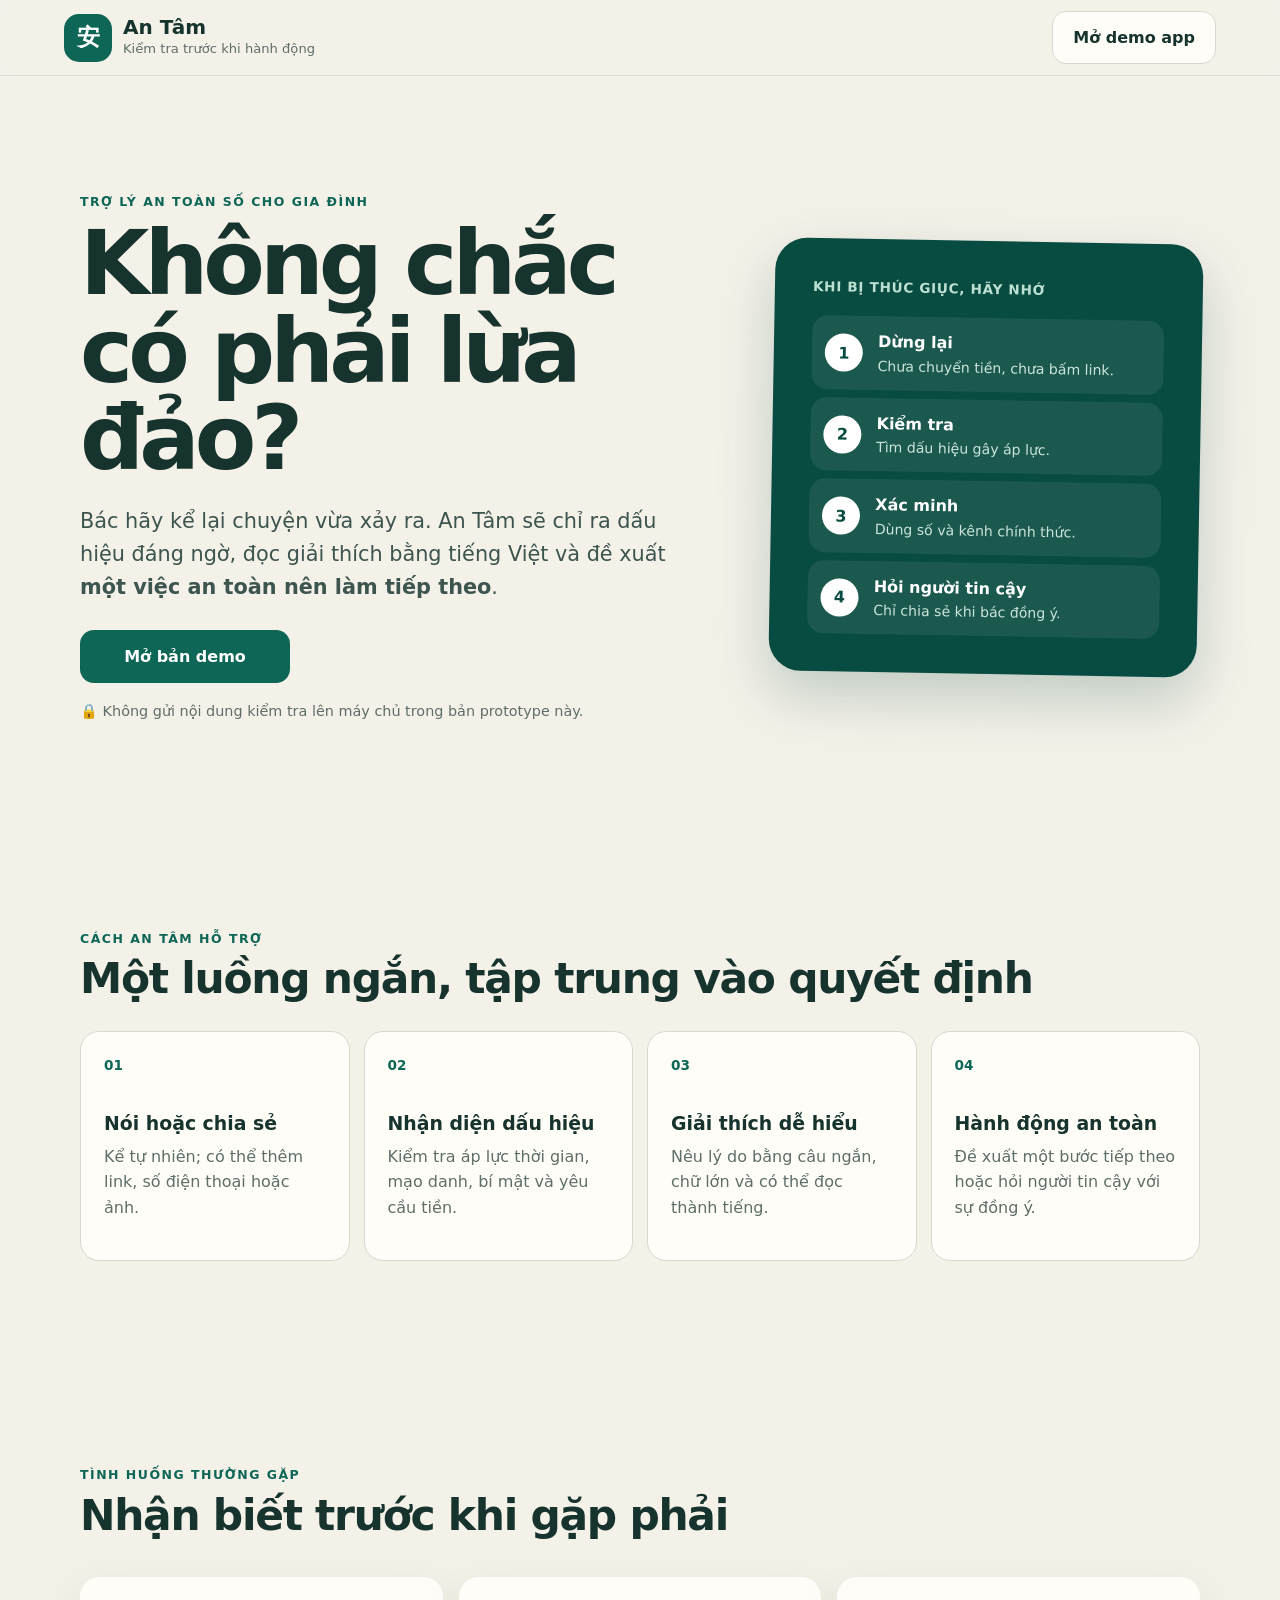
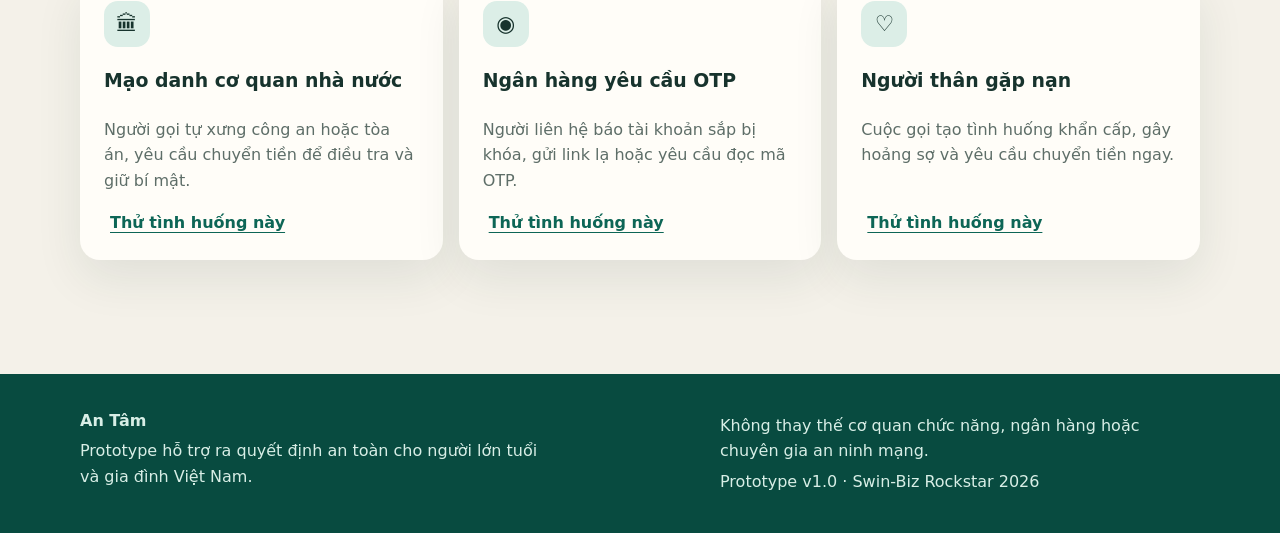
==== commit a00f96f8: "Split pitch site from elderly-friendly app UI" ====
--- a/index.html
+++ b/index.html
@@ -5,7 +5,14 @@
   <meta name="viewport" content="width=device-width, initial-scale=1">
   <meta name="theme-color" content="#0d5548">
   <meta name="description" content="An Tâm giúp người lớn tuổi dừng lại, kiểm tra và xác minh tình huống đáng ngờ trước khi hành động.">
+  <meta name="mobile-web-app-capable" content="yes">
+  <meta name="apple-mobile-web-app-capable" content="yes">
+  <meta name="apple-mobile-web-app-status-bar-style" content="black-translucent">
+  <meta name="apple-mobile-web-app-title" content="An Tâm">
   <title>An Tâm | Kiểm tra trước khi hành động</title>
+  <link rel="manifest" href="manifest.webmanifest">
+  <link rel="icon" href="icons/icon.svg" type="image/svg+xml">
+  <link rel="apple-touch-icon" href="icons/apple-touch-icon.png">
   <link rel="stylesheet" href="styles.css">
 </head>
 <body>
@@ -16,8 +23,13 @@
       <span class="brand-mark" aria-hidden="true">安</span>
       <span><strong>An Tâm</strong><small>Kiểm tra trước khi hành động</small></span>
     </a>
-    <button class="icon-button" id="openSettings" type="button" aria-haspopup="dialog">⚙ <span>Cài đặt</span></button>
+    <div class="topbar-actions">
+      <a class="button button-secondary pitch-demo-link" href="app.html">Mở demo app</a>
+      <button class="install-button hidden" id="installApp" type="button">＋ <span>Cài lên điện thoại</span></button>
+      <button class="icon-button hidden" id="openSettings" type="button" aria-haspopup="dialog">⚙ <span>Cài đặt</span></button>
+    </div>
   </header>
+  <div class="offline-banner hidden" id="offlineBanner" role="status">Đang ngoại tuyến · Các chức năng đã lưu vẫn dùng được</div>
 
   <main id="main">
     <section class="hero section-wrap" aria-labelledby="heroTitle">
@@ -25,7 +37,7 @@
         <p class="eyebrow">TRỢ LÝ AN TOÀN SỐ CHO GIA ĐÌNH</p>
         <h1 id="heroTitle">Không chắc có phải lừa đảo?</h1>
         <p class="hero-lead">Bác hãy kể lại chuyện vừa xảy ra. An Tâm sẽ chỉ ra dấu hiệu đáng ngờ, đọc giải thích bằng tiếng Việt và đề xuất <strong>một việc an toàn nên làm tiếp theo</strong>.</p>
-        <a class="button button-primary hero-cta" href="#checker">Bắt đầu kiểm tra</a>
+        <a class="button button-primary hero-cta" href="app.html">Mở bản demo</a>
         <p class="privacy-line">🔒 Không gửi nội dung kiểm tra lên máy chủ trong bản prototype này.</p>
       </div>
       <div class="safety-card" aria-label="Quy trình an toàn gồm bốn bước">
@@ -39,7 +51,7 @@
       </div>
     </section>
 
-    <section class="checker section-wrap" id="checker" aria-labelledby="checkerTitle">
+    <section class="checker section-wrap hidden" id="checker" aria-labelledby="checkerTitle">
       <div class="section-heading">
         <div>
           <p class="eyebrow">BƯỚC 1 · KỂ LẠI TÌNH HUỐNG</p>
@@ -97,7 +109,10 @@
           <p class="eyebrow">BƯỚC 2 · KẾT QUẢ KIỂM TRA</p>
           <h2 id="resultTitle">Việc an toàn nhất lúc này</h2>
         </div>
-        <button class="button button-secondary" id="readResult" type="button">🔊 Đọc kết quả</button>
+        <div class="result-tools">
+          <button class="button button-secondary" id="shareResult" type="button">⌁ Chia sẻ</button>
+          <button class="button button-secondary" id="readResult" type="button">🔊 Đọc kết quả</button>
+        </div>
       </div>
       <div class="risk-banner" id="riskBanner">
         <div><span class="risk-icon" id="riskIcon" aria-hidden="true">!</span><div><small>MỨC ĐỘ ĐỀ XUẤT</small><strong id="riskLevel">Cần kiểm tra thêm</strong></div></div>
@@ -191,6 +206,16 @@
       <div class="official-links"><a class="button button-secondary" href="https://ntrust.vn/" target="_blank" rel="noopener noreferrer">Mở nTrust</a><a class="button button-secondary" href="https://chongluadao.vn/" target="_blank" rel="noopener noreferrer">Mở Chống Lừa Đảo</a></div>
     </form>
   </dialog>
+
+  <dialog id="installDialog">
+    <form method="dialog" class="dialog-card">
+      <div class="dialog-heading"><div><p class="eyebrow">DÙNG NHƯ ỨNG DỤNG</p><h2>Cài An Tâm lên điện thoại</h2></div><button class="dialog-close" value="cancel" aria-label="Đóng">×</button></div>
+      <div class="install-brand"><img src="icons/icon.svg" alt=""><div><strong>An Tâm</strong><small>Mở nhanh từ màn hình chính, dùng được cả khi mạng chập chờn.</small></div></div>
+      <div id="installPromptContent" class="install-steps"></div>
+      <button class="button button-primary hidden" id="confirmInstall" type="button">Cài ứng dụng</button>
+      <p class="field-help">An Tâm là web app. Không cần tải từ kho ứng dụng và có thể gỡ bất kỳ lúc nào.</p>
+    </form>
+  </dialog>
   <script src="app.js"></script>
 </body>
 </html>
--- a/styles.css
+++ b/styles.css
@@ -1,12 +1,13 @@
 :root{--bg:#f4f1e9;--surface:#fffdf8;--surface-2:#edf5f1;--ink:#17332d;--muted:#5e6e68;--green:#0d6656;--green-dark:#084b40;--green-soft:#dceee7;--line:#d8d8ce;--amber:#9b5b00;--amber-bg:#fff4d7;--red:#9f2f32;--red-bg:#fce8e7;--shadow:0 18px 48px rgba(24,51,45,.09);--radius:24px;font-size:16px}
 *{box-sizing:border-box}html{scroll-behavior:smooth;scroll-padding-top:92px}body{margin:0;background:var(--bg);color:var(--ink);font-family:Inter,ui-sans-serif,system-ui,-apple-system,"Segoe UI",sans-serif;line-height:1.58}body.large-text{font-size:1.12rem}body.high-contrast{--bg:#fff;--surface:#fff;--surface-2:#e7f7f0;--ink:#071d18;--muted:#344b45;--green:#005b49;--green-dark:#003c30;--line:#71817c}button,input,textarea,select{font:inherit}button,a{-webkit-tap-highlight-color:transparent}button{color:inherit}a{color:var(--green)}:focus-visible{outline:4px solid #f5bd45;outline-offset:3px}.hidden{display:none!important}.skip-link{position:fixed;left:12px;top:-80px;z-index:100;padding:12px 18px;background:#fff;border-radius:10px;font-weight:800}.skip-link:focus{top:12px}
-.topbar{position:sticky;top:0;z-index:20;display:flex;justify-content:space-between;align-items:center;min-height:76px;padding:10px max(18px,5vw);background:color-mix(in srgb,var(--bg) 92%,transparent);border-bottom:1px solid rgba(23,51,45,.1);backdrop-filter:blur(15px)}.brand{display:flex;align-items:center;gap:11px;color:var(--ink);text-decoration:none}.brand-mark{display:grid;place-items:center;width:48px;height:48px;border-radius:15px;background:var(--green);color:#fff;font-size:1.45rem;font-weight:900}.brand strong,.brand small{display:block}.brand strong{font-size:1.25rem;line-height:1.2}.brand small{color:var(--muted);font-size:.82rem}.icon-button{display:flex;align-items:center;gap:8px;min-height:46px;padding:9px 15px;border:1px solid var(--line);border-radius:999px;background:var(--surface);font-weight:800;cursor:pointer}
+.topbar{position:sticky;top:0;z-index:20;display:flex;justify-content:space-between;align-items:center;min-height:76px;padding:calc(10px + env(safe-area-inset-top)) max(18px,5vw) 10px;background:color-mix(in srgb,var(--bg) 92%,transparent);border-bottom:1px solid rgba(23,51,45,.1);backdrop-filter:blur(15px)}.brand{display:flex;align-items:center;gap:11px;color:var(--ink);text-decoration:none}.brand-mark{display:grid;place-items:center;width:48px;height:48px;border-radius:15px;background:var(--green);color:#fff;font-size:1.45rem;font-weight:900}.brand strong,.brand small{display:block}.brand strong{font-size:1.25rem;line-height:1.2}.brand small{color:var(--muted);font-size:.82rem}.topbar-actions{display:flex;align-items:center;gap:8px}.icon-button,.install-button{display:flex;align-items:center;gap:8px;min-height:46px;padding:9px 15px;border:1px solid var(--line);border-radius:999px;background:var(--surface);font-weight:800;cursor:pointer}.install-button{border-color:var(--green);background:var(--green);color:#fff}.install-button:hover{background:var(--green-dark)}.offline-banner{position:sticky;top:76px;z-index:19;padding:8px 16px;background:#fff0c4;color:#68410b;text-align:center;font-weight:800}
 main{overflow:hidden}.section-wrap{width:min(1120px,calc(100% - 32px));margin:24px auto}.hero{display:grid;grid-template-columns:1.18fr .82fr;gap:clamp(28px,6vw,76px);align-items:center;min-height:620px;padding:clamp(42px,8vw,92px) 0}.eyebrow{margin:0 0 8px;color:var(--green);font-size:.78rem;font-weight:900;letter-spacing:.12em}h1,h2,h3,p{overflow-wrap:break-word}h1{max-width:760px;margin:0 0 22px;font-size:clamp(2.8rem,7vw,5.7rem);line-height:.98;letter-spacing:-.055em}h2{margin:0 0 10px;font-size:clamp(1.75rem,4vw,2.65rem);line-height:1.1;letter-spacing:-.03em}h3{margin:0 0 8px;font-size:1.18rem;line-height:1.25}.hero-lead{max-width:680px;margin:0 0 26px;color:#3c554e;font-size:clamp(1.08rem,2vw,1.3rem)}.button{display:inline-flex;justify-content:center;align-items:center;min-height:52px;padding:13px 20px;border:1px solid transparent;border-radius:14px;text-decoration:none;font-weight:850;cursor:pointer}.button-primary{background:var(--green);color:#fff}.button-primary:hover{background:var(--green-dark)}.button-secondary{border-color:var(--line);background:var(--surface);color:var(--ink)}.button-secondary:hover{border-color:var(--green);background:var(--green-soft)}.hero-cta{min-width:210px}.privacy-line{margin:17px 0 0;color:var(--muted);font-size:.9rem}.safety-card{padding:clamp(24px,4vw,38px);border-radius:32px;background:var(--green-dark);color:#fff;box-shadow:0 24px 55px rgba(8,75,64,.22);transform:rotate(1deg)}.safety-kicker{margin:0 0 18px;color:#bce0d2;font-size:.85rem;font-weight:800;letter-spacing:.05em;text-transform:uppercase}.safety-steps{display:grid;gap:8px;margin:0;padding:0;list-style:none}.safety-steps li{display:flex;gap:15px;align-items:center;padding:13px;border-radius:16px;background:rgba(255,255,255,.08)}.safety-steps li>span{display:grid;flex:0 0 38px;place-items:center;width:38px;height:38px;border-radius:50%;background:#fff;color:var(--green-dark);font-weight:900}.safety-steps strong,.safety-steps small{display:block}.safety-steps small{color:#cce5dc;font-size:.88rem}
 .checker,.result,.feedback{padding:clamp(25px,5vw,50px);border:1px solid rgba(23,51,45,.1);border-radius:var(--radius);background:var(--surface);box-shadow:var(--shadow)}.section-heading{display:flex;justify-content:space-between;align-items:flex-start;gap:20px;margin-bottom:28px}.section-heading p:not(.eyebrow){max-width:680px;margin:0;color:var(--muted)}.section-heading.compact{margin-bottom:18px}.text-button{border:0;background:transparent;color:var(--green);font-weight:850;text-decoration:underline;text-underline-offset:4px;cursor:pointer}.input-grid{display:grid;grid-template-columns:1.12fr .88fr;gap:24px}.voice-panel,.evidence-panel{min-width:0}.evidence-panel{padding:24px;border-radius:20px;background:var(--surface-2)}.muted{color:var(--muted)}.voice-button{display:flex;justify-content:center;align-items:center;gap:16px;width:100%;min-height:112px;border:0;border-radius:22px;background:var(--green);color:#fff;cursor:pointer}.voice-button:hover{background:var(--green-dark)}.voice-button.listening{background:var(--red);animation:pulse 1.4s ease-in-out infinite}.voice-button:disabled{cursor:not-allowed;opacity:.55}.voice-button strong,.voice-button small{display:block}.voice-button strong{font-size:1.3rem}.voice-button small{color:#cce5dc}.mic-icon{font-size:2rem}@keyframes pulse{50%{transform:scale(1.015)}}.divider{display:flex;align-items:center;gap:12px;margin:20px 0 12px;color:var(--muted);font-size:.82rem}.divider:before,.divider:after{content:"";flex:1;height:1px;background:var(--line)}label{display:block;margin:15px 0 7px;font-weight:800}input,textarea,select{width:100%;min-height:50px;padding:12px 14px;border:1px solid var(--line);border-radius:12px;background:#fff;color:#17332d}textarea{resize:vertical}.field-help{margin:7px 0 0;color:var(--muted);font-size:.86rem}.example-chips{display:flex;flex-wrap:wrap;gap:8px;margin-top:14px}.example-chips button{padding:9px 12px;border:1px solid var(--line);border-radius:999px;background:var(--surface);font-weight:750;cursor:pointer}.example-chips button:hover{border-color:var(--green);background:var(--green-soft)}.file-drop{display:flex;align-items:center;gap:12px;min-height:82px;padding:15px;border:2px dashed #9bb8ad;border-radius:15px;background:rgba(255,255,255,.65);cursor:pointer}.file-drop input{position:absolute;width:1px;height:1px;opacity:0}.file-drop strong,.file-drop small{display:block}.file-drop small{color:var(--muted);font-size:.82rem}.file-icon{display:grid;place-items:center;width:42px;height:42px;border-radius:12px;background:var(--green-soft);color:var(--green);font-size:1.5rem}.image-preview{margin-top:12px}.image-preview img{display:block;width:100%;max-height:180px;border-radius:12px;object-fit:contain;background:#fff}.prototype-note{margin:18px 0 0;padding:12px;border-radius:12px;background:var(--amber-bg);color:#68410b;font-size:.84rem}.form-error{margin:18px 0 0;padding:12px 15px;border:1px solid #e2a6a6;border-radius:12px;background:var(--red-bg);color:#7e2024;font-weight:700}.analyze-button{width:100%;min-height:62px;margin-top:24px;font-size:1.08rem}
-.result{scroll-margin-top:96px}.risk-banner{display:flex;justify-content:space-between;align-items:center;gap:18px;padding:20px 22px;border:1px solid #dfbd78;border-radius:18px;background:var(--amber-bg)}.risk-banner>div{display:flex;align-items:center;gap:14px}.risk-banner.high{border-color:#e2a6a6;background:var(--red-bg)}.risk-banner.lower{border-color:#a7cfbf;background:#e7f4ee}.risk-icon{display:grid;place-items:center;width:48px;height:48px;border-radius:50%;background:var(--amber);color:#fff;font-size:1.4rem;font-weight:900}.high .risk-icon{background:var(--red)}.lower .risk-icon{background:var(--green)}.risk-banner small,.risk-banner strong{display:block}.risk-banner small{color:var(--muted);font-size:.73rem;font-weight:900;letter-spacing:.09em}.risk-banner strong{font-size:clamp(1.35rem,3vw,1.8rem);line-height:1.2}.risk-score{font-weight:850}.main-action-card{display:flex;align-items:flex-start;gap:16px;margin:18px 0;padding:22px;border-radius:18px;background:var(--green-dark);color:#fff}.action-number{display:grid;flex:0 0 42px;place-items:center;width:42px;height:42px;border-radius:50%;background:#fff;color:var(--green-dark);font-weight:900}.main-action-card small{color:#bce0d2;font-size:.73rem;font-weight:900;letter-spacing:.1em}.main-action-card p{margin:4px 0 0;font-size:1.15rem;font-weight:750}.result-columns{display:grid;grid-template-columns:1fr 1fr;gap:18px}.result-box{padding:21px;border:1px solid var(--line);border-radius:18px}.scenario-label{margin:0 0 10px;color:var(--green);font-weight:800}.signal-list{display:grid;gap:8px;margin:0;padding-left:22px}.next-actions{display:grid;gap:10px}.action-button{display:flex;align-items:center;gap:12px;width:100%;min-height:70px;padding:13px;border:1px solid var(--line);border-radius:14px;background:var(--surface);text-align:left;cursor:pointer}.action-button:hover{border-color:var(--green);background:var(--green-soft)}.action-button>span:first-child{display:grid;flex:0 0 38px;place-items:center;width:38px;height:38px;border-radius:50%;background:var(--green-soft);color:var(--green);font-size:1.2rem;font-weight:900}.action-button strong,.action-button small{display:block}.action-button small{color:var(--muted)}.disclaimer{margin-top:18px;padding:15px 17px;border-left:4px solid var(--amber);background:#f5f2e9}.restart-button{display:block;margin:20px auto 0}
+.result{scroll-margin-top:96px}.result-tools{display:flex;flex-wrap:wrap;gap:8px}.risk-banner{display:flex;justify-content:space-between;align-items:center;gap:18px;padding:20px 22px;border:1px solid #dfbd78;border-radius:18px;background:var(--amber-bg)}.risk-banner>div{display:flex;align-items:center;gap:14px}.risk-banner.high{border-color:#e2a6a6;background:var(--red-bg)}.risk-banner.lower{border-color:#a7cfbf;background:#e7f4ee}.risk-icon{display:grid;place-items:center;width:48px;height:48px;border-radius:50%;background:var(--amber);color:#fff;font-size:1.4rem;font-weight:900}.high .risk-icon{background:var(--red)}.lower .risk-icon{background:var(--green)}.risk-banner small,.risk-banner strong{display:block}.risk-banner small{color:var(--muted);font-size:.73rem;font-weight:900;letter-spacing:.09em}.risk-banner strong{font-size:clamp(1.35rem,3vw,1.8rem);line-height:1.2}.risk-score{font-weight:850}.main-action-card{display:flex;align-items:flex-start;gap:16px;margin:18px 0;padding:22px;border-radius:18px;background:var(--green-dark);color:#fff}.action-number{display:grid;flex:0 0 42px;place-items:center;width:42px;height:42px;border-radius:50%;background:#fff;color:var(--green-dark);font-weight:900}.main-action-card small{color:#bce0d2;font-size:.73rem;font-weight:900;letter-spacing:.1em}.main-action-card p{margin:4px 0 0;font-size:1.15rem;font-weight:750}.result-columns{display:grid;grid-template-columns:1fr 1fr;gap:18px}.result-box{padding:21px;border:1px solid var(--line);border-radius:18px}.scenario-label{margin:0 0 10px;color:var(--green);font-weight:800}.signal-list{display:grid;gap:8px;margin:0;padding-left:22px}.next-actions{display:grid;gap:10px}.action-button{display:flex;align-items:center;gap:12px;width:100%;min-height:70px;padding:13px;border:1px solid var(--line);border-radius:14px;background:var(--surface);text-align:left;cursor:pointer}.action-button:hover{border-color:var(--green);background:var(--green-soft)}.action-button>span:first-child{display:grid;flex:0 0 38px;place-items:center;width:38px;height:38px;border-radius:50%;background:var(--green-soft);color:var(--green);font-size:1.2rem;font-weight:900}.action-button strong,.action-button small{display:block}.action-button small{color:var(--muted)}.disclaimer{margin-top:18px;padding:15px 17px;border-left:4px solid var(--amber);background:#f5f2e9}.restart-button{display:block;margin:20px auto 0}
 .how-it-works,.library{padding:clamp(48px,8vw,90px) 0}.process-grid{display:grid;grid-template-columns:repeat(4,1fr);gap:14px}.process-grid article{min-height:230px;padding:23px;border:1px solid var(--line);border-radius:19px;background:var(--surface)}.process-grid article span{display:block;margin-bottom:36px;color:var(--green);font-size:.85rem;font-weight:900}.process-grid article p{margin:0;color:var(--muted)}.case-grid{display:grid;grid-template-columns:repeat(3,1fr);gap:16px}.case-card{display:flex;flex-direction:column;min-height:280px;padding:24px;border-radius:20px;background:var(--surface);box-shadow:var(--shadow)}.case-icon{display:grid;place-items:center;width:46px;height:46px;margin-bottom:22px;border-radius:14px;background:var(--green-soft);font-size:1.35rem}.case-card p{color:var(--muted)}.case-card button{align-self:flex-start;margin-top:auto}
 .feedback{display:grid;grid-template-columns:.82fr 1.18fr;gap:clamp(30px,7vw,80px);margin-bottom:80px}.feedback label span{color:var(--muted);font-weight:500}.feedback-actions{display:grid;grid-template-columns:1fr 1fr;gap:10px;margin-top:18px}footer{display:flex;justify-content:space-between;gap:32px;padding:34px max(18px,calc((100vw - 1120px)/2));background:var(--green-dark);color:#d8eee6}footer>div{max-width:480px}footer p{margin:5px 0}
-dialog{width:min(620px,calc(100% - 24px));max-height:calc(100vh - 30px);padding:0;border:0;border-radius:22px;background:var(--surface);color:var(--ink);box-shadow:0 30px 90px rgba(0,0,0,.35)}dialog::backdrop{background:rgba(4,25,20,.7);backdrop-filter:blur(3px)}.dialog-card{padding:clamp(22px,5vw,36px)}.dialog-heading{display:flex;justify-content:space-between;align-items:flex-start;gap:18px}.dialog-close{width:44px;height:44px;border:1px solid var(--line);border-radius:50%;background:var(--surface);font-size:1.6rem;line-height:1;cursor:pointer}.check-row{display:flex;align-items:flex-start;gap:10px;font-weight:700}.check-row input{flex:0 0 auto;width:22px;min-height:22px;margin-top:2px;accent-color:var(--green)}.message-preview,.warning-box{margin:14px 0;padding:16px;border-radius:14px;background:var(--surface-2);white-space:pre-wrap}.warning-box{background:var(--amber-bg);color:#68410b}.consent-row{margin:18px 0}.dialog-card>.button{width:100%;margin-top:10px}.verify-list{display:grid;gap:12px;padding-left:24px}.official-links{display:grid;grid-template-columns:1fr 1fr;gap:10px}
+dialog{width:min(620px,calc(100% - 24px));max-height:calc(100vh - 30px);padding:0;border:0;border-radius:22px;background:var(--surface);color:var(--ink);box-shadow:0 30px 90px rgba(0,0,0,.35)}dialog::backdrop{background:rgba(4,25,20,.7);backdrop-filter:blur(3px)}.dialog-card{padding:clamp(22px,5vw,36px)}.dialog-heading{display:flex;justify-content:space-between;align-items:flex-start;gap:18px}.dialog-close{width:44px;height:44px;border:1px solid var(--line);border-radius:50%;background:var(--surface);font-size:1.6rem;line-height:1;cursor:pointer}.check-row{display:flex;align-items:flex-start;gap:10px;font-weight:700}.check-row input{flex:0 0 auto;width:22px;min-height:22px;margin-top:2px;accent-color:var(--green)}.message-preview,.warning-box{margin:14px 0;padding:16px;border-radius:14px;background:var(--surface-2);white-space:pre-wrap}.warning-box{background:var(--amber-bg);color:#68410b}.consent-row{margin:18px 0}.dialog-card>.button{width:100%;margin-top:10px}.verify-list{display:grid;gap:12px;padding-left:24px}.official-links{display:grid;grid-template-columns:1fr 1fr;gap:10px}.install-brand{display:flex;align-items:center;gap:14px;margin:18px 0;padding:16px;border-radius:16px;background:var(--surface-2)}.install-brand img{width:64px;height:64px;border-radius:16px}.install-brand strong,.install-brand small{display:block}.install-brand strong{font-size:1.2rem}.install-brand small{color:var(--muted)}.install-steps ol{display:grid;gap:12px;padding-left:24px}
 @media(max-width:860px){.hero,.input-grid,.result-columns,.feedback{grid-template-columns:1fr}.hero{min-height:auto;padding:58px 0 34px}.safety-card{transform:none}.process-grid{grid-template-columns:1fr 1fr}.case-grid{grid-template-columns:1fr}.case-card{min-height:0}}
-@media(max-width:560px){:root{--radius:19px}.section-wrap{width:min(100% - 20px,1120px)}.topbar{min-height:68px;padding:9px 12px}.brand-mark{width:42px;height:42px}.brand small,.icon-button span{display:none}h1{font-size:clamp(2.55rem,14vw,4rem)}.checker,.result,.feedback{padding:20px 16px}.section-heading,.result-heading{display:grid}.section-heading>button{justify-self:start}.risk-banner{align-items:flex-start;flex-direction:column}.process-grid{grid-template-columns:1fr}.process-grid article{min-height:0}.process-grid article span{margin-bottom:18px}.feedback-actions,.official-links{grid-template-columns:1fr}footer{flex-direction:column}}
+@media(max-width:560px){:root{--radius:19px}.section-wrap{width:min(calc(100% - 20px),1120px)}.topbar{min-height:68px;padding:calc(9px + env(safe-area-inset-top)) 12px 9px}.brand-mark{width:42px;height:42px}.brand small,.icon-button span,.install-button span{display:none}.icon-button,.install-button{width:44px;justify-content:center;padding:8px}.offline-banner{top:68px}.result-tools{display:grid;grid-template-columns:1fr 1fr;width:100%}.result-tools .button{padding-inline:10px}h1{font-size:clamp(2.55rem,14vw,4rem)}.checker,.result,.feedback{padding:20px 16px}.section-heading,.result-heading{display:grid}.section-heading>button{justify-self:start}.risk-banner{align-items:flex-start;flex-direction:column}.process-grid{grid-template-columns:1fr}.process-grid article{min-height:0}.process-grid article span{margin-bottom:18px}.feedback-actions,.official-links{grid-template-columns:1fr}footer{flex-direction:column;padding-bottom:calc(34px + env(safe-area-inset-bottom))}}
+@media(display-mode:standalone){.topbar{background:var(--bg)}.install-button{display:none!important}}
 @media(prefers-reduced-motion:reduce){*,*:before,*:after{scroll-behavior:auto!important;animation-duration:.01ms!important;animation-iteration-count:1!important}}
